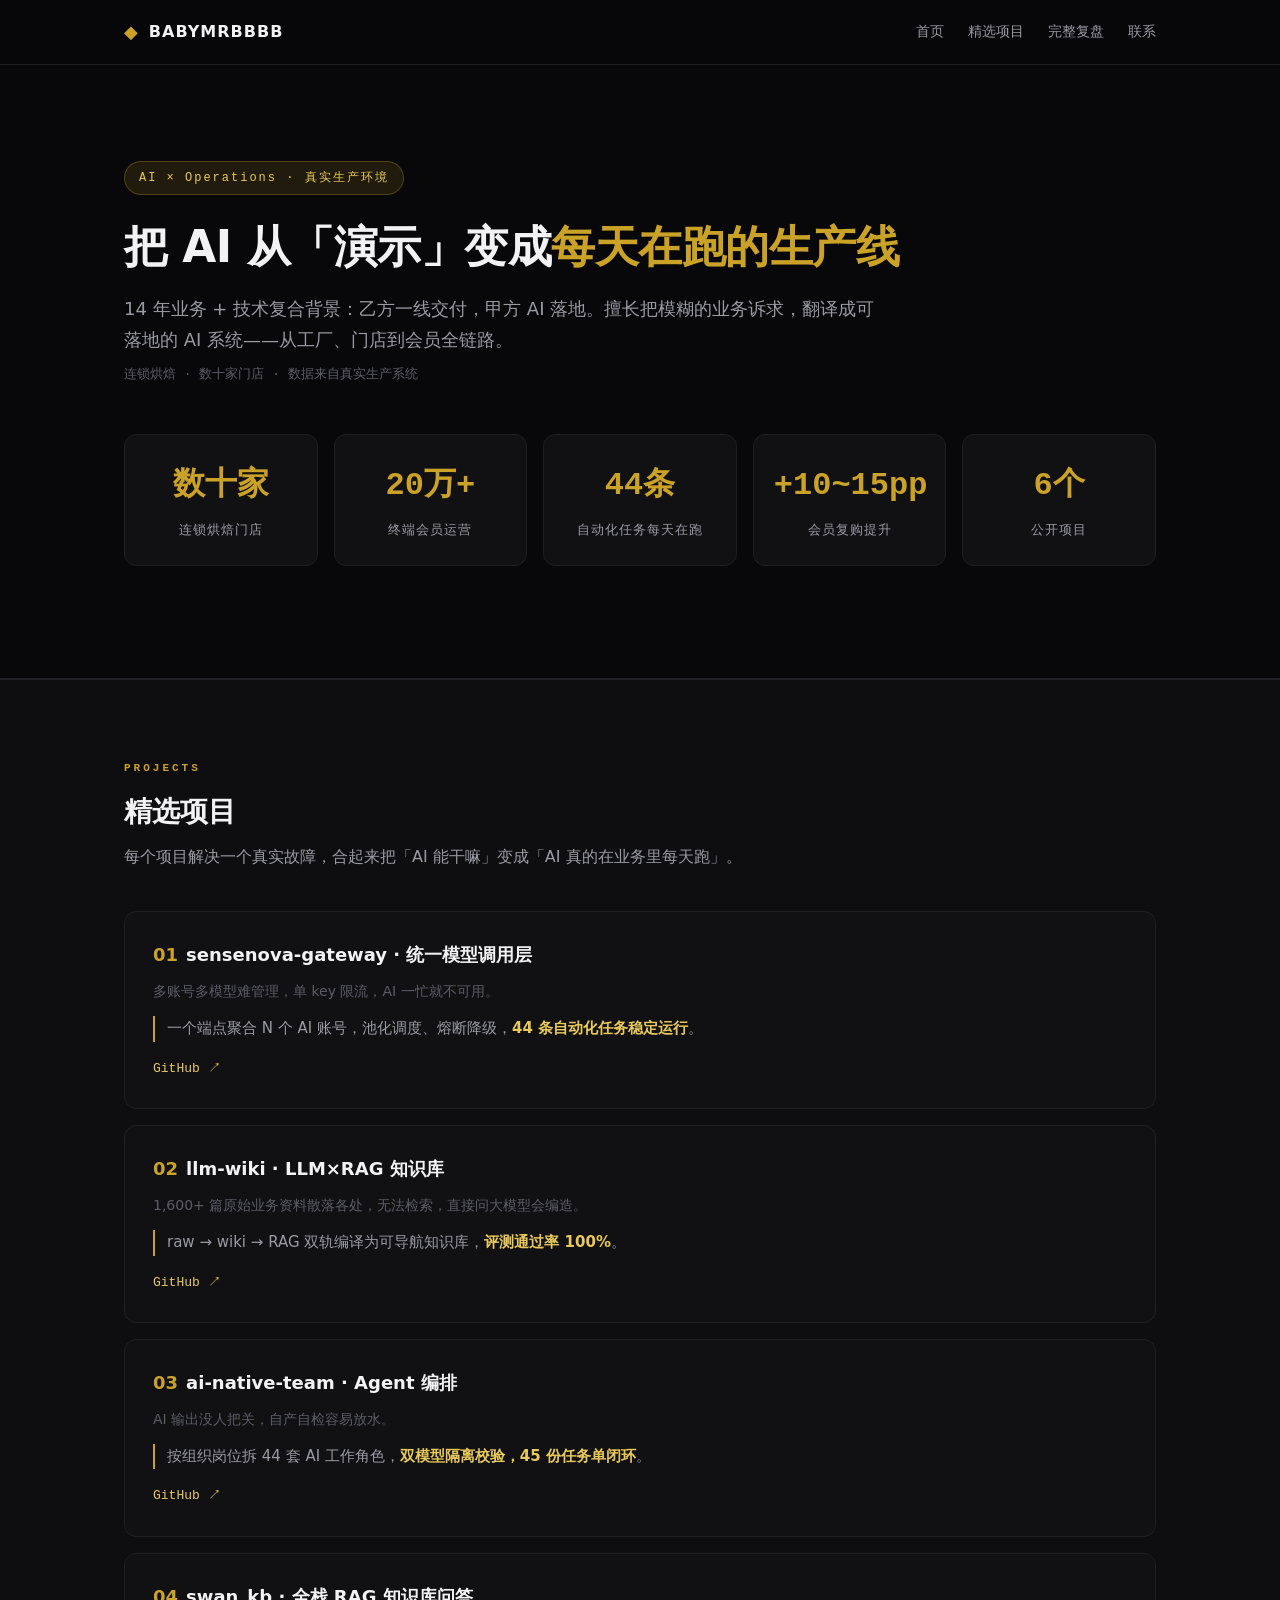
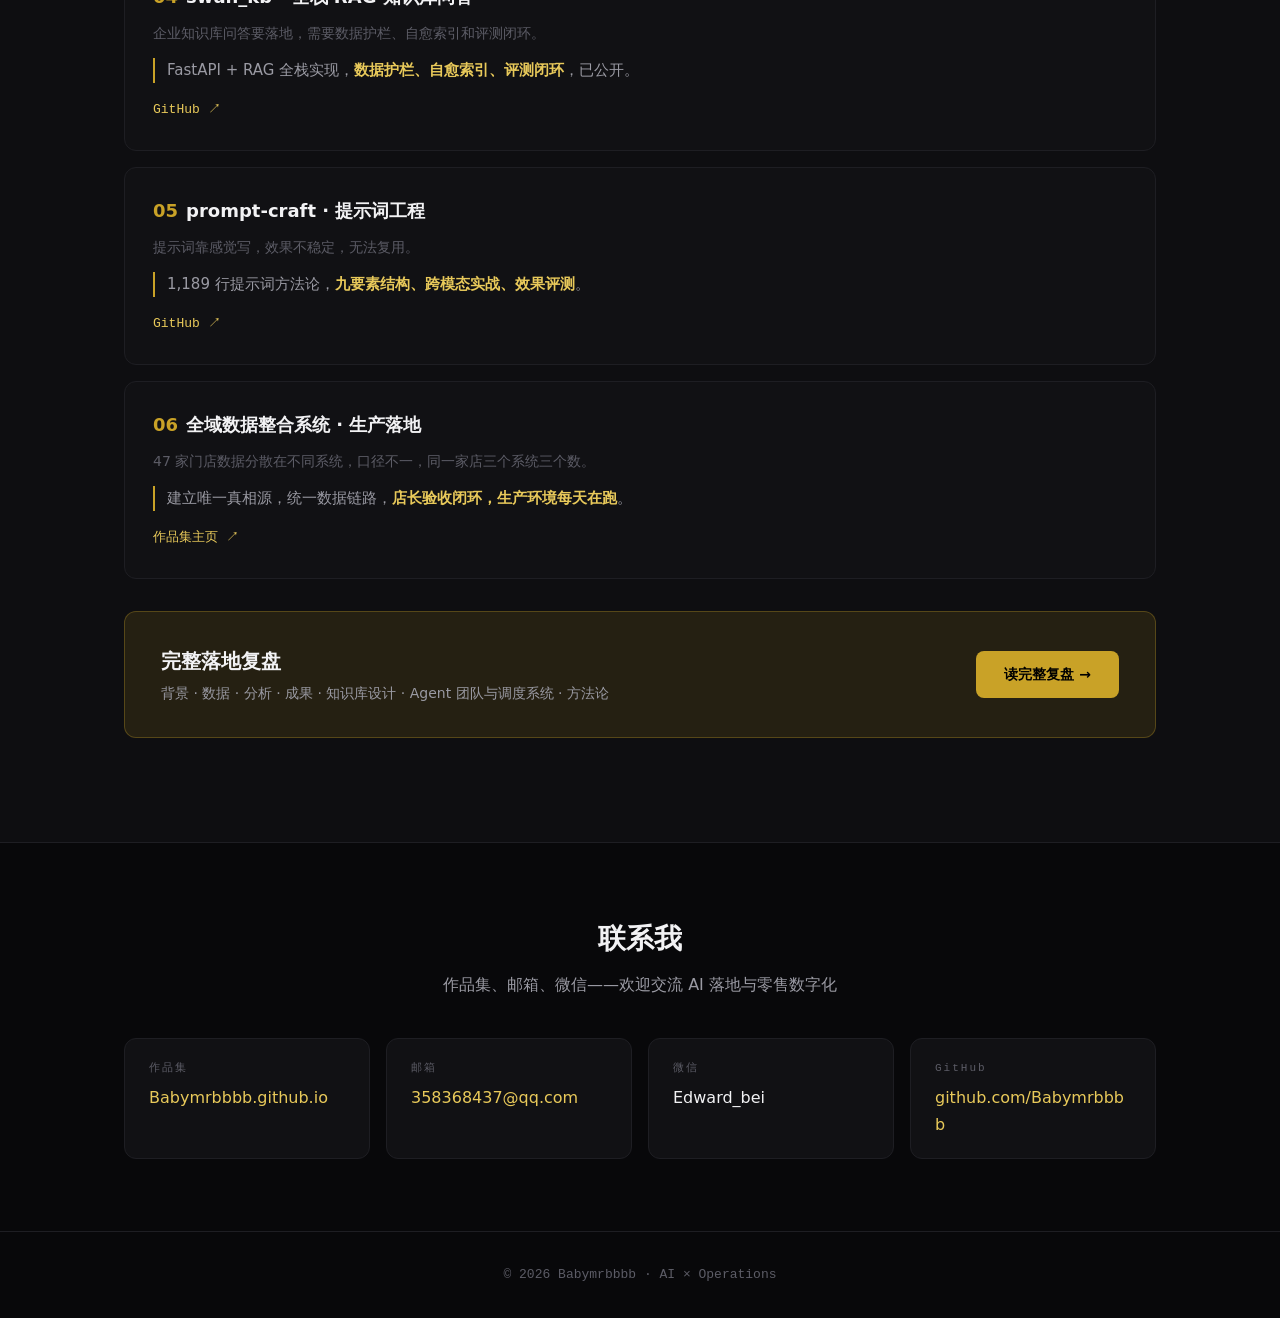
==== index.html @ 8c3a58c8 "feat: unify public project count to 6 (match resume), add swan_kb/prompt-craft/domain-data-system pr" ====
<!DOCTYPE html>
<html lang="zh-CN">
<head>
<meta charset="UTF-8">
<meta name="viewport" content="width=device-width, initial-scale=1.0">
<title>Babymrbbbb · AI × Operations</title>
<link rel="icon" href="data:image/svg+xml,<svg xmlns='http://www.w3.org/2000/svg' viewBox='0 0 100 100'><text y='.9em' font-size='90' fill='%23c9a227'>◆</text></svg>">
<style>
:root{
  --bg:#08080a; --bg2:#0e0e11; --card:#111114; --line:#1e1e23;
  --gold:#c9a227; --gold-l:#e8c95a; --gold-dim:rgba(201,162,39,.12);
  --t1:#f2f2f4; --t2:#9a9aa3; --t3:#5c5c66;
}
*{margin:0;padding:0;box-sizing:border-box}
html{scroll-behavior:smooth}
body{
  background:var(--bg); color:var(--t1);
  font-family:'Segoe UI','Microsoft YaHei',system-ui,-apple-system,sans-serif;
  line-height:1.7; -webkit-font-smoothing:antialiased;
}
::selection{background:var(--gold); color:#000}
a{color:var(--gold-l); text-decoration:none}
a:hover{color:var(--gold)}
.mono{font-family:Consolas,'JetBrains Mono',monospace}
.container{max-width:1080px; margin:0 auto; padding:0 24px}

/* ===== 导航 ===== */
header{
  position:sticky; top:0; z-index:100;
  background:rgba(8,8,10,.85); backdrop-filter:blur(12px);
  border-bottom:1px solid var(--line);
}
nav{display:flex; align-items:center; justify-content:space-between; height:64px}
.brand{display:flex; align-items:center; gap:10px; font-weight:800; letter-spacing:1px}
.brand i{color:var(--gold); font-style:normal; font-size:18px}
.navlinks{display:flex; gap:24px}
.navlinks a{color:var(--t2); font-size:14px; transition:color .2s}
.navlinks a:hover{color:var(--gold-l)}

/* ===== Hero ===== */
.hero{padding:96px 0 64px; border-bottom:1px solid var(--line)}
.eyebrow{
  display:inline-block; padding:6px 14px; border-radius:100px;
  background:var(--gold-dim); border:1px solid rgba(201,162,39,.3);
  color:var(--gold-l); font-size:12px; letter-spacing:2px; margin-bottom:24px;
}
.hero h1{font-size:44px; line-height:1.25; font-weight:900; letter-spacing:-.5px}
.hero h1 em{color:var(--gold); font-style:normal}
.lede{font-size:18px; color:var(--t2); max-width:760px; margin:20px 0 8px}
.lede-sub{font-size:13px; color:var(--t3); margin-top:8px}

/* ===== 数字区 ===== */
.metrics{
  display:grid; grid-template-columns:repeat(auto-fit,minmax(160px,1fr));
  gap:16px; margin:48px 0;
}
.metric{
  background:var(--card); border:1px solid var(--line); border-radius:12px;
  padding:24px 20px; text-align:center; transition:border-color .2s, transform .2s;
}
.metric:hover{border-color:var(--gold); transform:translateY(-2px)}
.metric .n{font-size:32px; font-weight:800; color:var(--gold); font-family:Consolas,'JetBrains Mono',monospace}
.metric .l{font-size:13px; color:var(--t2); margin-top:6px; letter-spacing:1px}

/* ===== 区块通用 ===== */
section{padding:72px 0}
.sec-head{margin-bottom:40px}
.sec-tag{display:inline-block; font-size:11px; font-weight:700; letter-spacing:3px; color:var(--gold); margin-bottom:10px; font-family:Consolas,'JetBrains Mono',monospace}
.sec-head h2{font-size:28px; font-weight:800}
.sec-head p{color:var(--t2); max-width:720px; margin-top:8px}

/* ===== 精选项目 ===== */
.projects{background:var(--bg2); border-top:1px solid var(--line); border-bottom:1px solid var(--line)}
.project-card{
  display:flex; flex-direction:column; gap:4px;
  background:var(--card); border:1px solid var(--line); border-radius:12px;
  padding:28px; margin-bottom:16px; transition:border-color .2s, transform .2s;
}
.project-card:hover{border-color:var(--gold); transform:translateY(-2px)}
.project-card h3{font-size:18px; color:var(--t1)}
.project-card h3 span{color:var(--gold); margin-right:8px}
.project-card .problem{font-size:14px; color:var(--t3); margin-top:6px}
.project-card .result{font-size:15px; color:var(--t2); margin-top:8px; padding-left:12px; border-left:2px solid var(--gold)}
.project-card .result strong{color:var(--gold-l)}
.project-links{margin-top:12px; font-size:13px}
.project-links a{margin-right:16px}

/* ===== 长文入口 ===== */
.playbook{
  display:flex; align-items:center; justify-content:space-between; gap:24px;
  background:var(--gold-dim); border:1px solid rgba(201,162,39,.3); border-radius:12px;
  padding:32px 36px; margin:32px 0; flex-wrap:wrap;
}
.playbook h3{font-size:20px; color:var(--t1)}
.playbook p{color:var(--t2); font-size:14px; margin-top:4px}
.playbook .btn{
  display:inline-block; padding:12px 28px; border-radius:8px;
  background:var(--gold); color:#000; font-weight:700; font-size:14px;
  transition:background .2s; white-space:nowrap;
}
.playbook .btn:hover{background:var(--gold-l); color:#000}

/* ===== 联系 ===== */
.contact{text-align:center}
.contact h2{font-size:28px; font-weight:800}
.contact .sub{color:var(--t2); margin-top:8px}
.contact-grid{
  display:grid; grid-template-columns:repeat(auto-fit,minmax(220px,1fr));
  gap:16px; margin-top:40px; text-align:left;
}
.contact-item{
  background:var(--card); border:1px solid var(--line); border-radius:12px;
  padding:20px 24px; transition:border-color .2s;
}
.contact-item:hover{border-color:var(--gold)}
.contact-item .label{font-size:11px; letter-spacing:2px; color:var(--t3); margin-bottom:6px; font-family:Consolas,'JetBrains Mono',monospace}
.contact-item .value{font-size:16px; color:var(--t1); word-break:break-all}
.contact-item .value a{color:var(--gold-l)}

/* ===== 页脚 ===== */
footer{border-top:1px solid var(--line); padding:32px 0; text-align:center; color:var(--t3); font-size:13px}

/* ===== 响应式 ===== */
@media (max-width:768px){
  .hero h1{font-size:32px}
  .navlinks{gap:14px; overflow-x:auto}
  .navlinks a{font-size:13px}
  .hero{padding:64px 0 40px}
  .metrics{grid-template-columns:repeat(2,1fr)}
}
</style>
</head>
<body>

<!-- 导航 -->
<header>
  <nav class="container">
    <div class="brand"><i>◆</i> BABYMRBBBB</div>
    <div class="navlinks">
      <a href="#home">首页</a>
      <a href="#projects">精选项目</a>
      <a href="article.html">完整复盘</a>
      <a href="#contact">联系</a>
    </div>
  </nav>
</header>

<!-- Hero -->
<section id="home" class="hero">
  <div class="container">
    <div class="eyebrow mono">AI × Operations · 真实生产环境</div>
    <h1>把 AI 从「演示」变成<em>每天在跑的生产线</em></h1>
    <p class="lede">14 年业务 + 技术复合背景：乙方一线交付，甲方 AI 落地。擅长把模糊的业务诉求，翻译成可落地的 AI 系统——从工厂、门店到会员全链路。</p>
    <p class="lede-sub mono">连锁烘焙 · 数十家门店 · 数据来自真实生产系统</p>

    <!-- 数字区 -->
    <div class="metrics">
      <div class="metric"><div class="n">数十家</div><div class="l">连锁烘焙门店</div></div>
      <div class="metric"><div class="n">20万+</div><div class="l">终端会员运营</div></div>
      <div class="metric"><div class="n">44条</div><div class="l">自动化任务每天在跑</div></div>
      <div class="metric"><div class="n">+10~15pp</div><div class="l">会员复购提升</div></div>
      <div class="metric"><div class="n">6个</div><div class="l">公开项目</div></div>
    </div>
  </div>
</section>

<!-- 精选项目 -->
<section id="projects" class="projects">
  <div class="container">
    <div class="sec-head">
      <span class="sec-tag">PROJECTS</span>
      <h2>精选项目</h2>
      <p>每个项目解决一个真实故障，合起来把「AI 能干嘛」变成「AI 真的在业务里每天跑」。</p>
    </div>

    <div class="project-card">
      <h3><span>01</span>sensenova-gateway · 统一模型调用层</h3>
      <p class="problem">多账号多模型难管理，单 key 限流，AI 一忙就不可用。</p>
      <p class="result">一个端点聚合 N 个 AI 账号，池化调度、熔断降级，<strong>44 条自动化任务稳定运行</strong>。</p>
      <div class="project-links mono"><a href="https://github.com/Babymrbbbb/sensenova-gateway" target="_blank">GitHub ↗</a></div>
    </div>

    <div class="project-card">
      <h3><span>02</span>llm-wiki · LLM×RAG 知识库</h3>
      <p class="problem">1,600+ 篇原始业务资料散落各处，无法检索，直接问大模型会编造。</p>
      <p class="result">raw → wiki → RAG 双轨编译为可导航知识库，<strong>评测通过率 100%</strong>。</p>
      <div class="project-links mono"><a href="https://github.com/Babymrbbbb/llm-wiki" target="_blank">GitHub ↗</a></div>
    </div>

    <div class="project-card">
      <h3><span>03</span>ai-native-team · Agent 编排</h3>
      <p class="problem">AI 输出没人把关，自产自检容易放水。</p>
      <p class="result">按组织岗位拆 44 套 AI 工作角色，<strong>双模型隔离校验，45 份任务单闭环</strong>。</p>
      <div class="project-links mono"><a href="https://github.com/Babymrbbbb/ai-native-team" target="_blank">GitHub ↗</a></div>
    </div>

    <div class="project-card">
      <h3><span>04</span>swan_kb · 全栈 RAG 知识库问答</h3>
      <p class="problem">企业知识库问答要落地，需要数据护栏、自愈索引和评测闭环。</p>
      <p class="result">FastAPI + RAG 全栈实现，<strong>数据护栏、自愈索引、评测闭环</strong>，已公开。</p>
      <div class="project-links mono"><a href="https://github.com/Babymrbbbb/swan_kb" target="_blank">GitHub ↗</a></div>
    </div>

    <div class="project-card">
      <h3><span>05</span>prompt-craft · 提示词工程</h3>
      <p class="problem">提示词靠感觉写，效果不稳定，无法复用。</p>
      <p class="result">1,189 行提示词方法论，<strong>九要素结构、跨模态实战、效果评测</strong>。</p>
      <div class="project-links mono"><a href="https://github.com/Babymrbbbb/prompt-craft" target="_blank">GitHub ↗</a></div>
    </div>

    <div class="project-card">
      <h3><span>06</span>全域数据整合系统 · 生产落地</h3>
      <p class="problem">47 家门店数据分散在不同系统，口径不一，同一家店三个系统三个数。</p>
      <p class="result">建立唯一真相源，统一数据链路，<strong>店长验收闭环，生产环境每天在跑</strong>。</p>
      <div class="project-links mono"><a href="https://github.com/Babymrbbbb" target="_blank">作品集主页 ↗</a></div>
    </div>

    <!-- 完整复盘入口 -->
    <div class="playbook">
      <div>
        <h3>完整落地复盘</h3>
        <p>背景 · 数据 · 分析 · 成果 · 知识库设计 · Agent 团队与调度系统 · 方法论</p>
      </div>
      <a class="btn" href="article.html">读完整复盘 →</a>
    </div>
  </div>
</section>

<!-- 联系 -->
<section id="contact" class="contact">
  <div class="container">
    <h2>联系我</h2>
    <p class="sub">作品集、邮箱、微信——欢迎交流 AI 落地与零售数字化</p>
    <div class="contact-grid">
      <div class="contact-item">
        <div class="label">作品集</div>
        <div class="value"><a href="https://Babymrbbbb.github.io">Babymrbbbb.github.io</a></div>
      </div>
      <div class="contact-item">
        <div class="label">邮箱</div>
        <div class="value"><a href="mailto:358368437@qq.com">358368437@qq.com</a></div>
      </div>
      <div class="contact-item">
        <div class="label">微信</div>
        <div class="value">Edward_bei</div>
      </div>
      <div class="contact-item">
        <div class="label">GitHub</div>
        <div class="value"><a href="https://github.com/Babymrbbbb" target="_blank">github.com/Babymrbbbb</a></div>
      </div>
    </div>
  </div>
</section>

<footer>
  <div class="container mono">© 2026 Babymrbbbb · AI × Operations</div>
</footer>

</body>
</html>
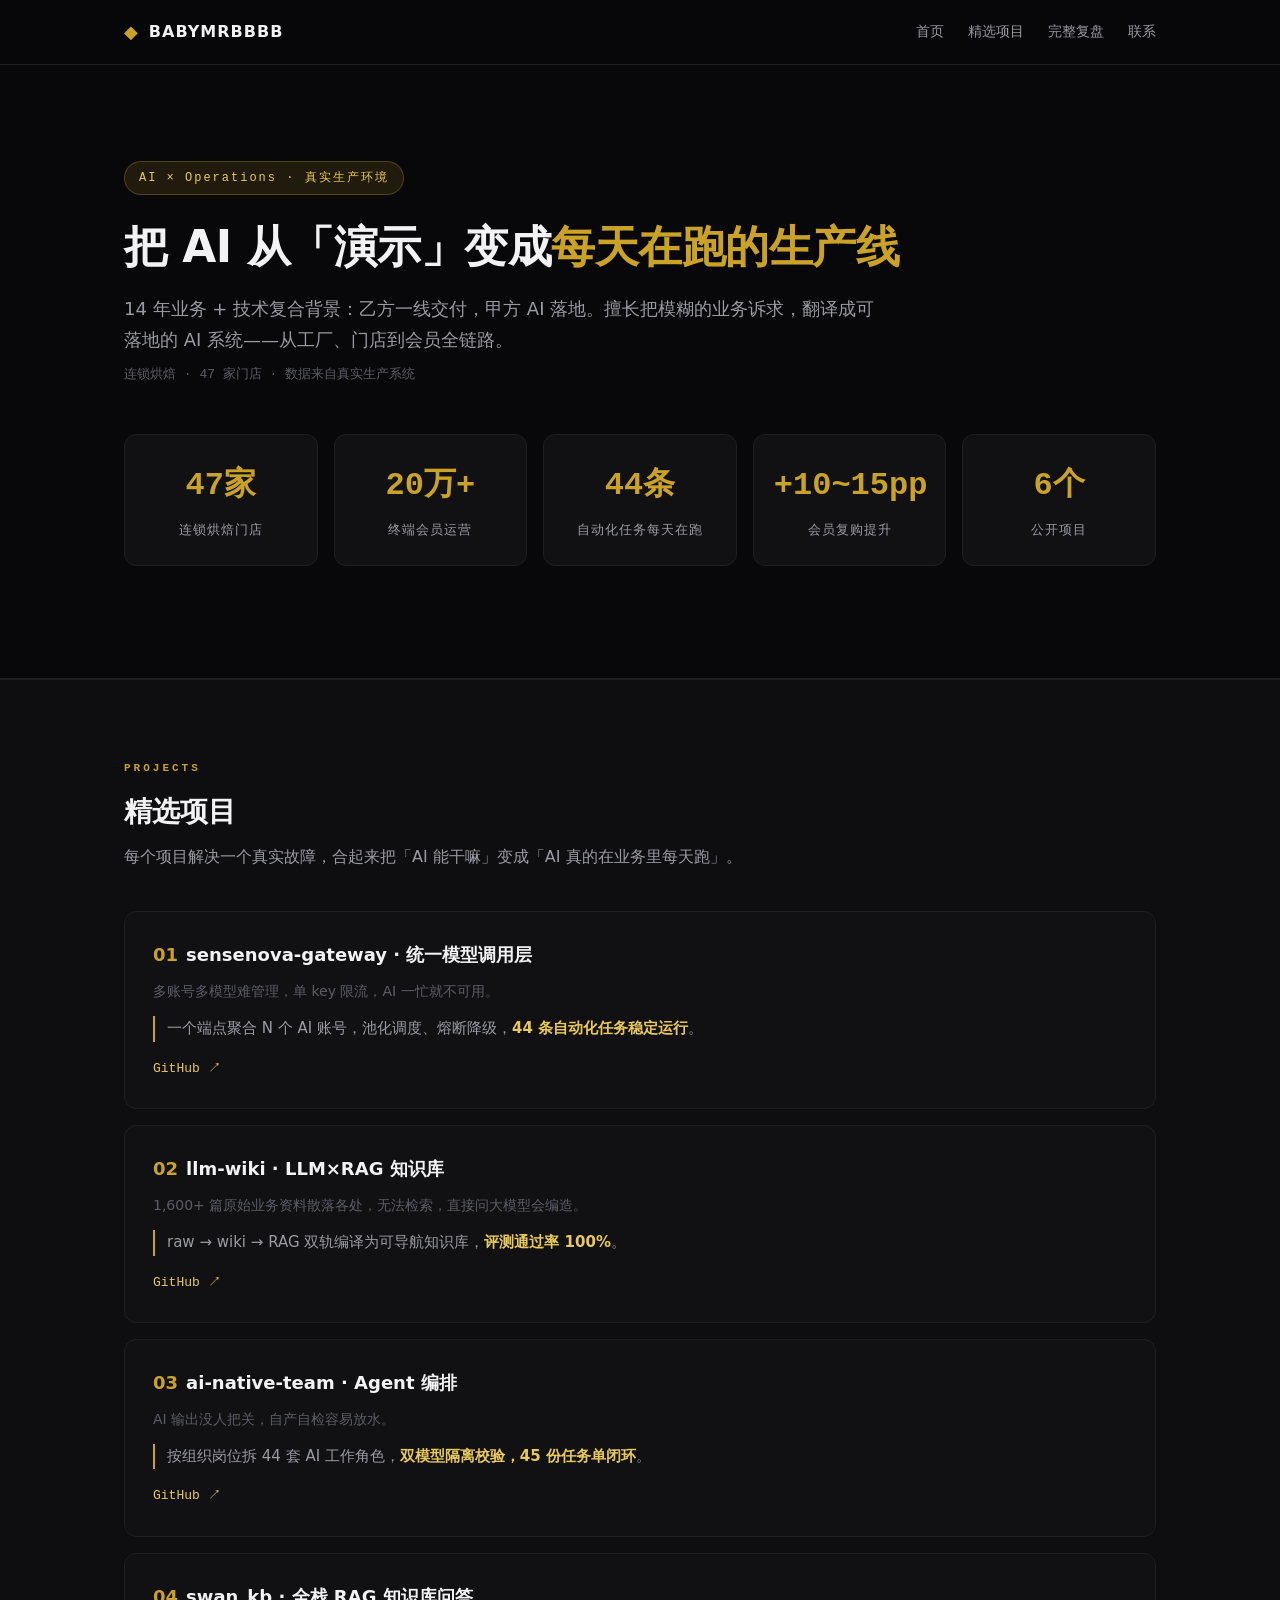
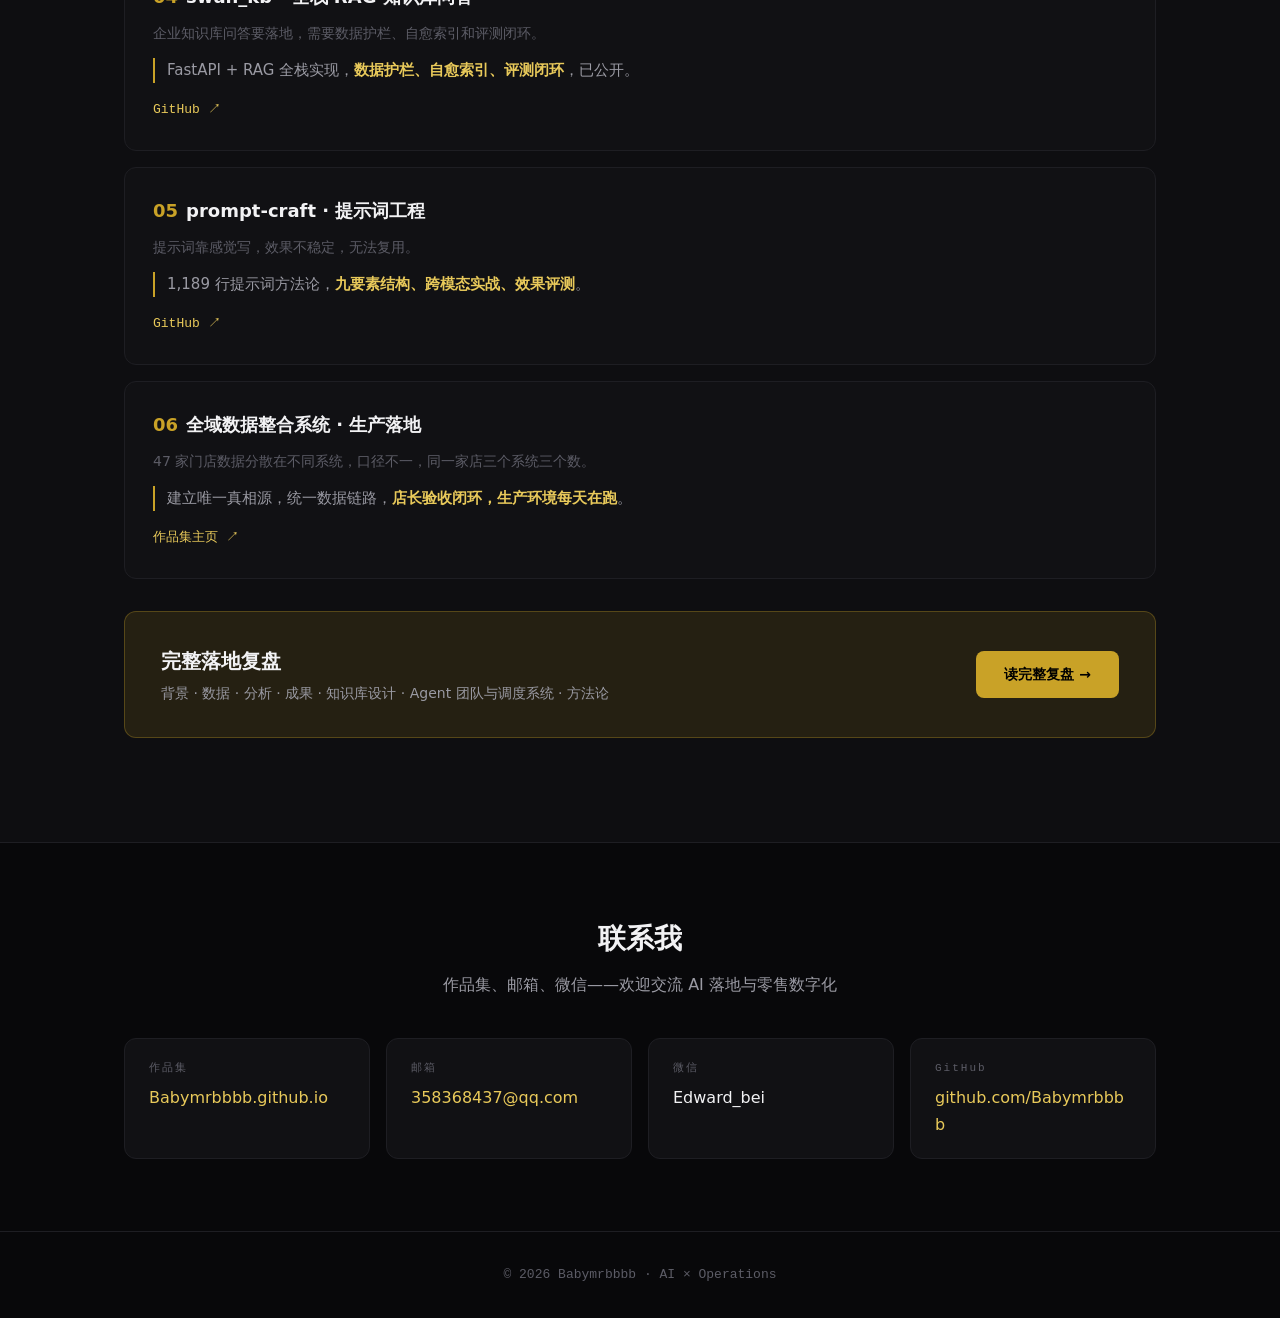
==== commit 5023148e: "feat: unify store count to 47 (match profile/resume)" ====
--- a/index.html
+++ b/index.html
@@ -151,11 +151,11 @@
     <div class="eyebrow mono">AI × Operations · 真实生产环境</div>
     <h1>把 AI 从「演示」变成<em>每天在跑的生产线</em></h1>
     <p class="lede">14 年业务 + 技术复合背景：乙方一线交付，甲方 AI 落地。擅长把模糊的业务诉求，翻译成可落地的 AI 系统——从工厂、门店到会员全链路。</p>
-    <p class="lede-sub mono">连锁烘焙 · 数十家门店 · 数据来自真实生产系统</p>
+    <p class="lede-sub mono">连锁烘焙 · 47 家门店 · 数据来自真实生产系统</p>
 
     <!-- 数字区 -->
     <div class="metrics">
-      <div class="metric"><div class="n">数十家</div><div class="l">连锁烘焙门店</div></div>
+      <div class="metric"><div class="n">47家</div><div class="l">连锁烘焙门店</div></div>
       <div class="metric"><div class="n">20万+</div><div class="l">终端会员运营</div></div>
       <div class="metric"><div class="n">44条</div><div class="l">自动化任务每天在跑</div></div>
       <div class="metric"><div class="n">+10~15pp</div><div class="l">会员复购提升</div></div>
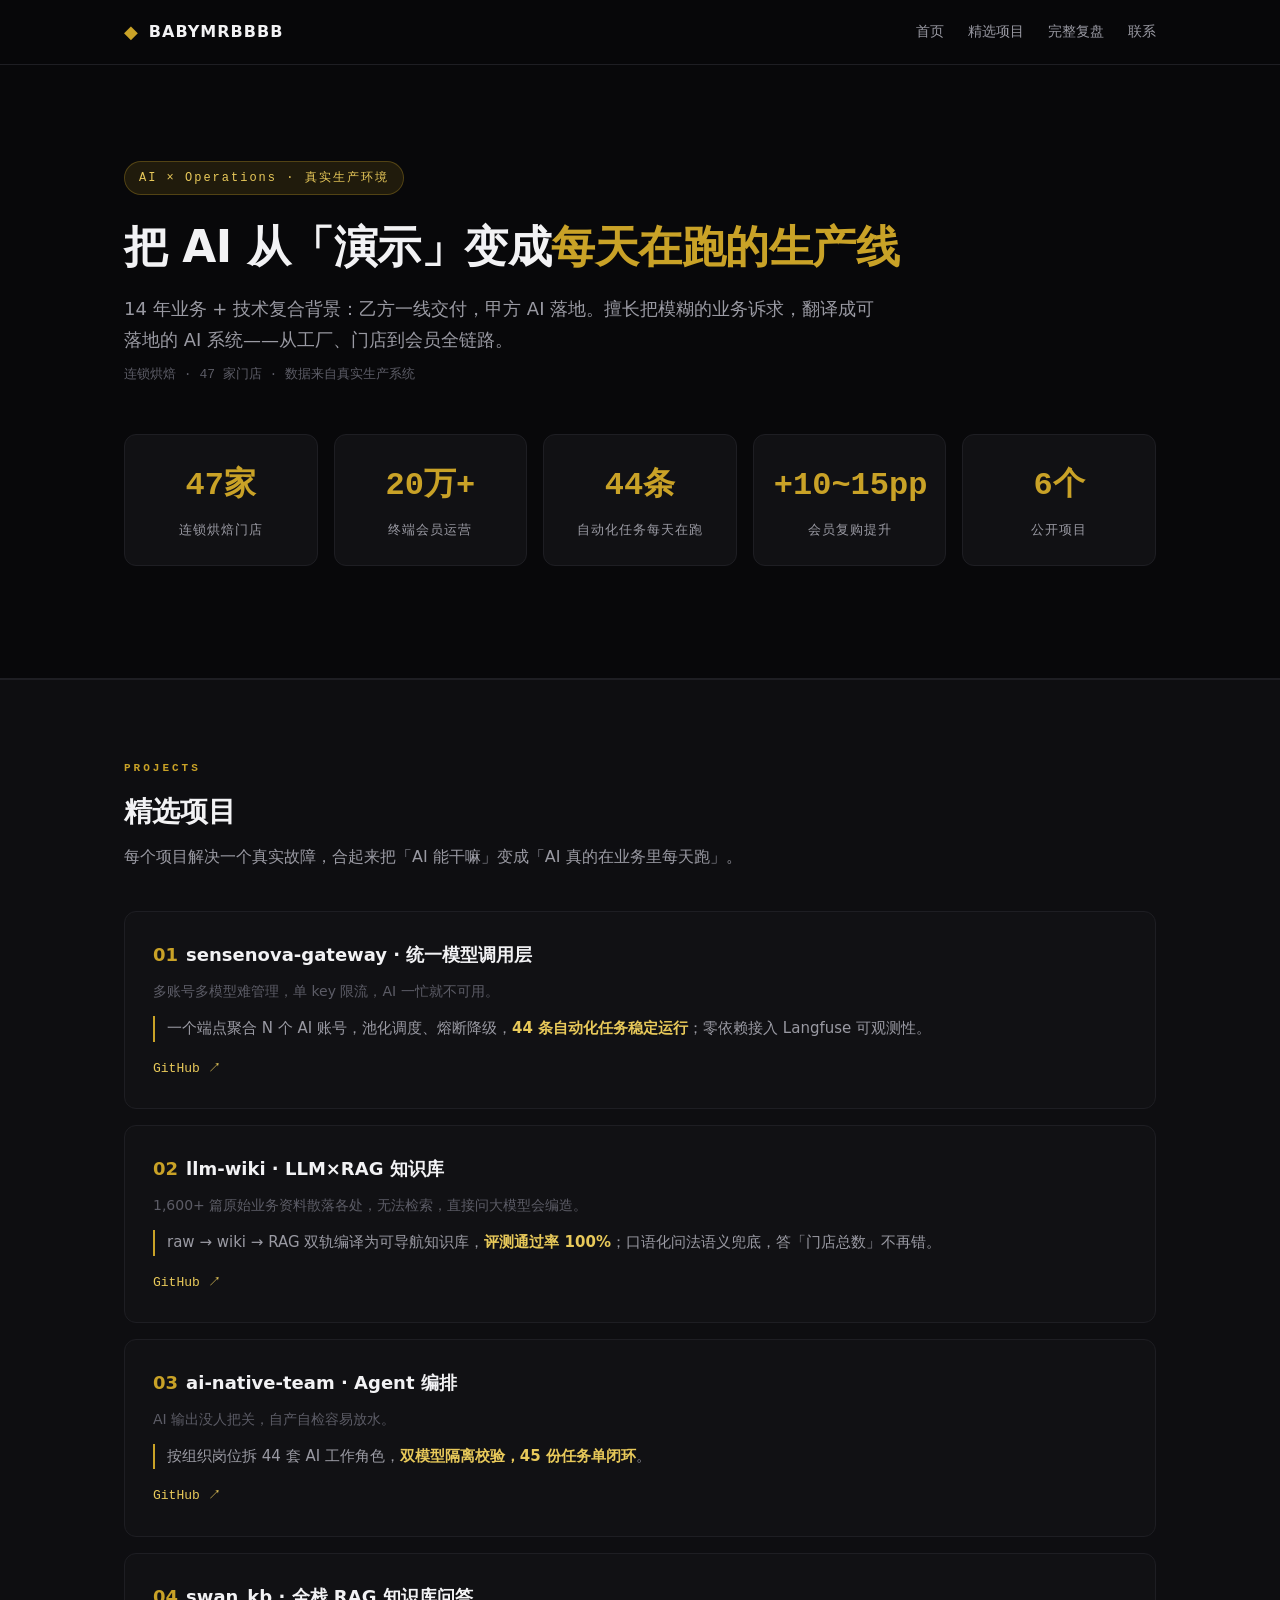
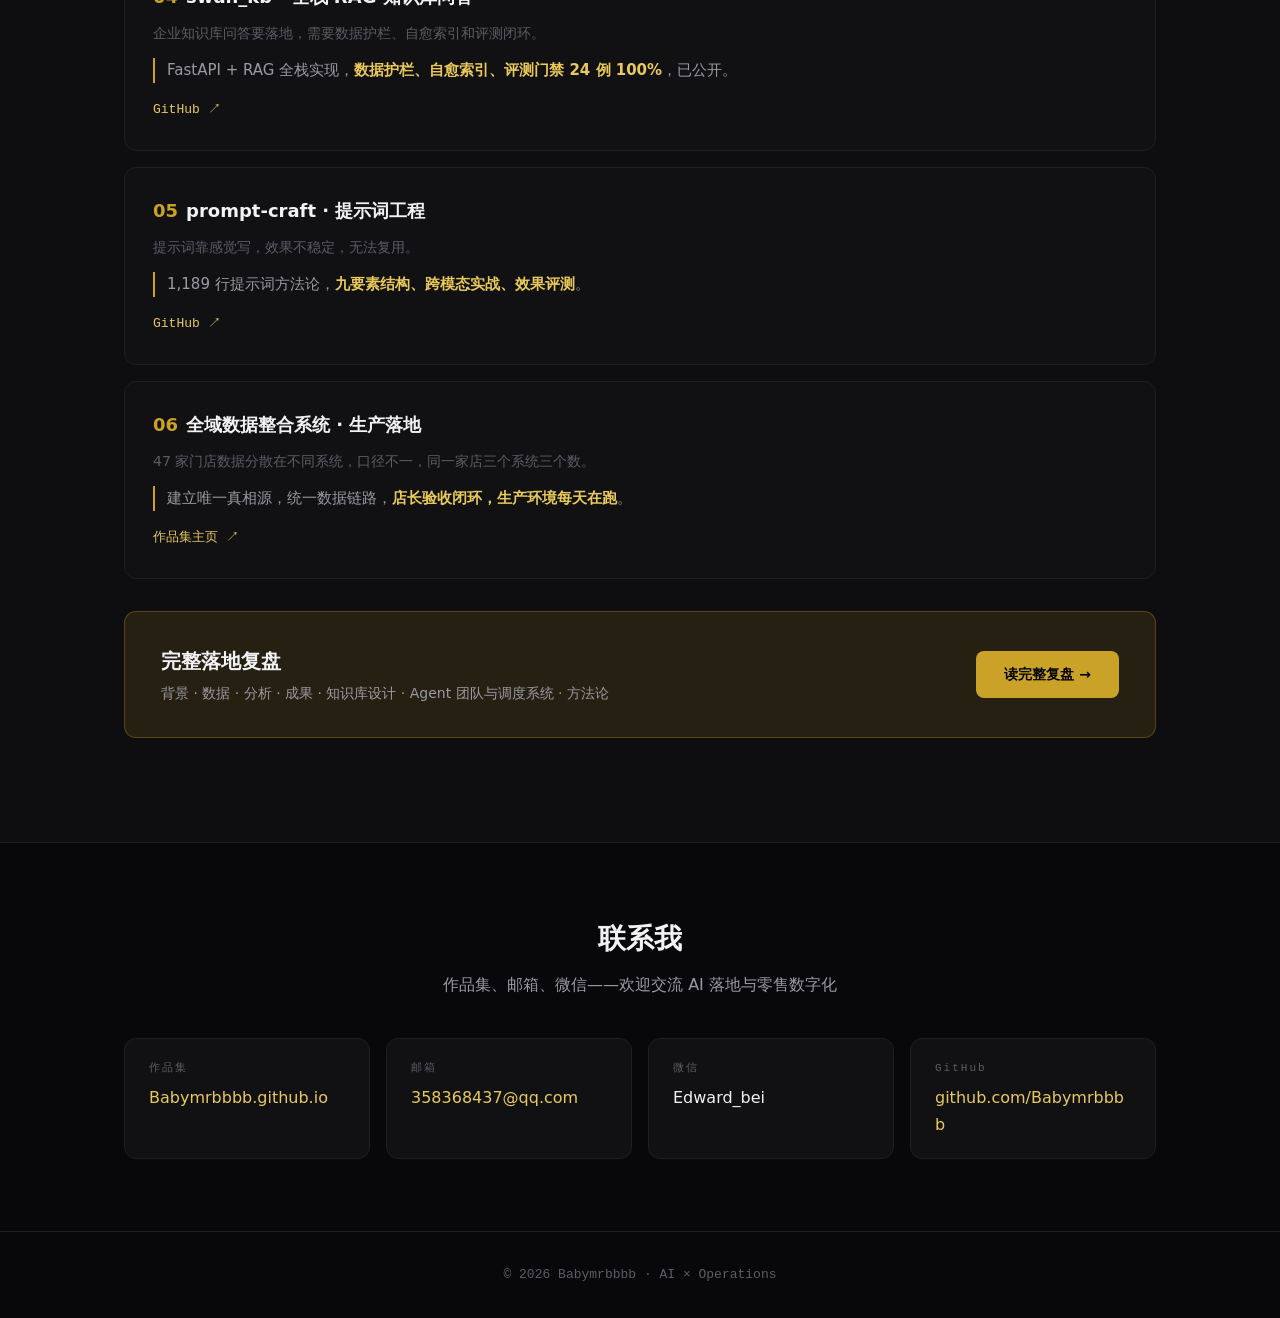
==== commit 72f031cd: "feat: reflect latest technical achievements - Langfuse observability, eval gate 24/100, colloquial q" ====
--- a/index.html
+++ b/index.html
@@ -176,14 +176,14 @@
     <div class="project-card">
       <h3><span>01</span>sensenova-gateway · 统一模型调用层</h3>
       <p class="problem">多账号多模型难管理，单 key 限流，AI 一忙就不可用。</p>
-      <p class="result">一个端点聚合 N 个 AI 账号，池化调度、熔断降级，<strong>44 条自动化任务稳定运行</strong>。</p>
+      <p class="result">一个端点聚合 N 个 AI 账号，池化调度、熔断降级，<strong>44 条自动化任务稳定运行</strong>；零依赖接入 Langfuse 可观测性。</p>
       <div class="project-links mono"><a href="https://github.com/Babymrbbbb/sensenova-gateway" target="_blank">GitHub ↗</a></div>
     </div>
 
     <div class="project-card">
       <h3><span>02</span>llm-wiki · LLM×RAG 知识库</h3>
       <p class="problem">1,600+ 篇原始业务资料散落各处，无法检索，直接问大模型会编造。</p>
-      <p class="result">raw → wiki → RAG 双轨编译为可导航知识库，<strong>评测通过率 100%</strong>。</p>
+      <p class="result">raw → wiki → RAG 双轨编译为可导航知识库，<strong>评测通过率 100%</strong>；口语化问法语义兜底，答「门店总数」不再错。</p>
       <div class="project-links mono"><a href="https://github.com/Babymrbbbb/llm-wiki" target="_blank">GitHub ↗</a></div>
     </div>
 
@@ -197,7 +197,7 @@
     <div class="project-card">
       <h3><span>04</span>swan_kb · 全栈 RAG 知识库问答</h3>
       <p class="problem">企业知识库问答要落地，需要数据护栏、自愈索引和评测闭环。</p>
-      <p class="result">FastAPI + RAG 全栈实现，<strong>数据护栏、自愈索引、评测闭环</strong>，已公开。</p>
+      <p class="result">FastAPI + RAG 全栈实现，<strong>数据护栏、自愈索引、评测门禁 24 例 100%</strong>，已公开。</p>
       <div class="project-links mono"><a href="https://github.com/Babymrbbbb/swan_kb" target="_blank">GitHub ↗</a></div>
     </div>
 
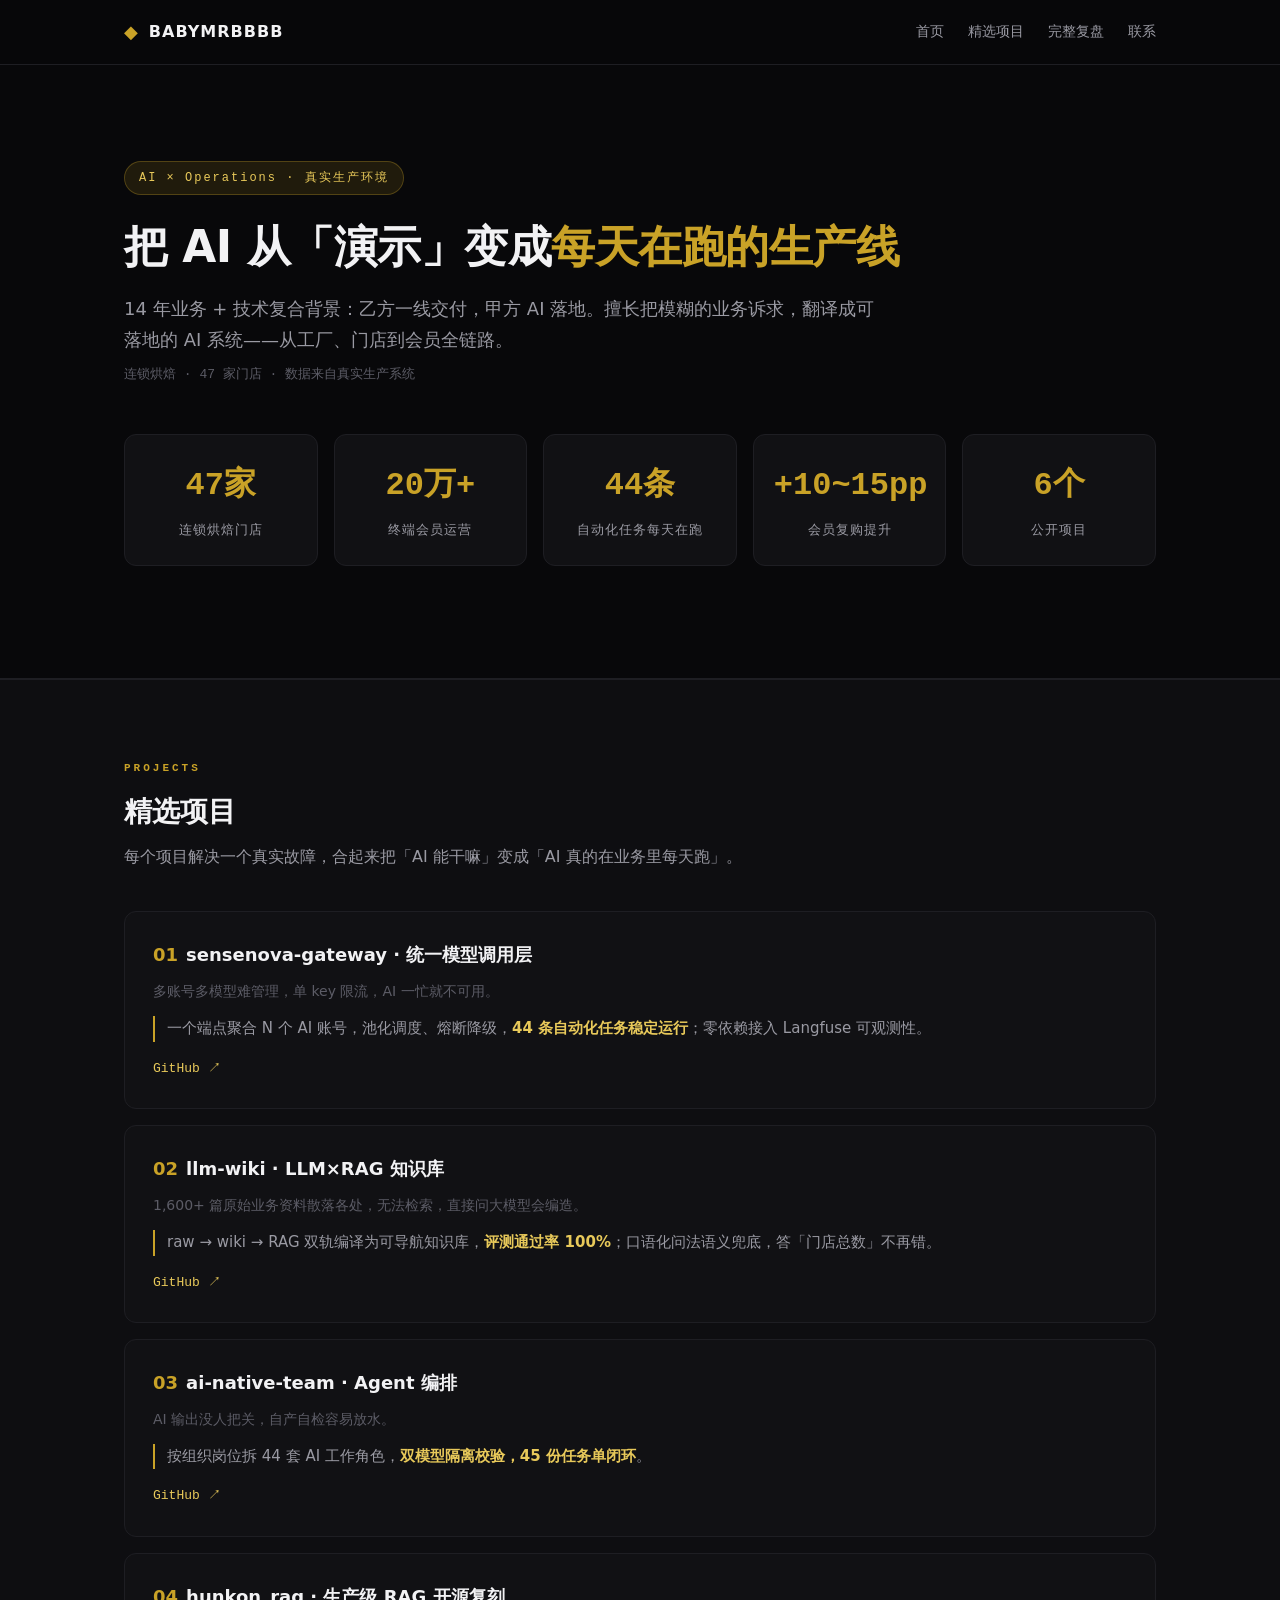
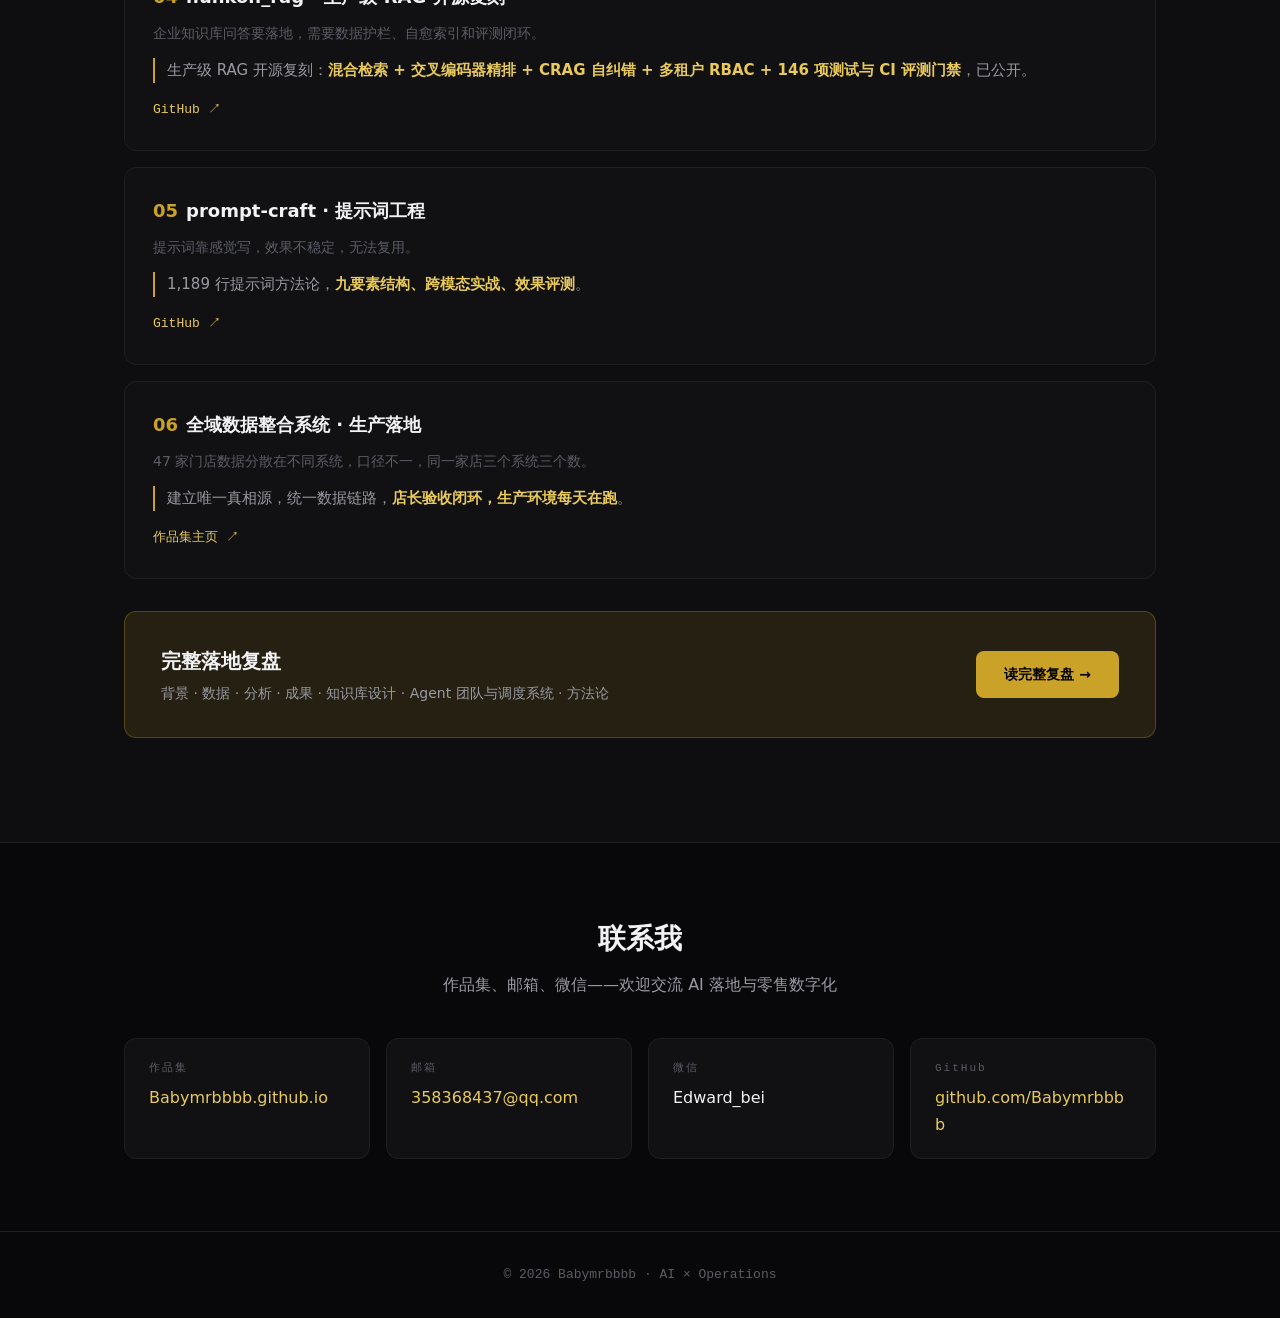
==== commit 9622b525: "update: 项目卡 swan_kb → hunkon_rag，补充生产级 RAG 最新能力 - 项目名：swan_kb → hunkon_rag（GitHub 仓库已改名） - 能力描述：混合检索" ====
--- a/index.html
+++ b/index.html
@@ -195,10 +195,10 @@
     </div>
 
     <div class="project-card">
-      <h3><span>04</span>swan_kb · 全栈 RAG 知识库问答</h3>
+      <h3><span>04</span>hunkon_rag · 生产级 RAG 开源复刻</h3>
       <p class="problem">企业知识库问答要落地，需要数据护栏、自愈索引和评测闭环。</p>
-      <p class="result">FastAPI + RAG 全栈实现，<strong>数据护栏、自愈索引、评测门禁 24 例 100%</strong>，已公开。</p>
-      <div class="project-links mono"><a href="https://github.com/Babymrbbbb/swan_kb" target="_blank">GitHub ↗</a></div>
+      <p class="result">生产级 RAG 开源复刻：<strong>混合检索 + 交叉编码器精排 + CRAG 自纠错 + 多租户 RBAC + 146 项测试与 CI 评测门禁</strong>，已公开。</p>
+      <div class="project-links mono"><a href="https://github.com/Babymrbbbb/hunkon_rag" target="_blank">GitHub ↗</a></div>
     </div>
 
     <div class="project-card">
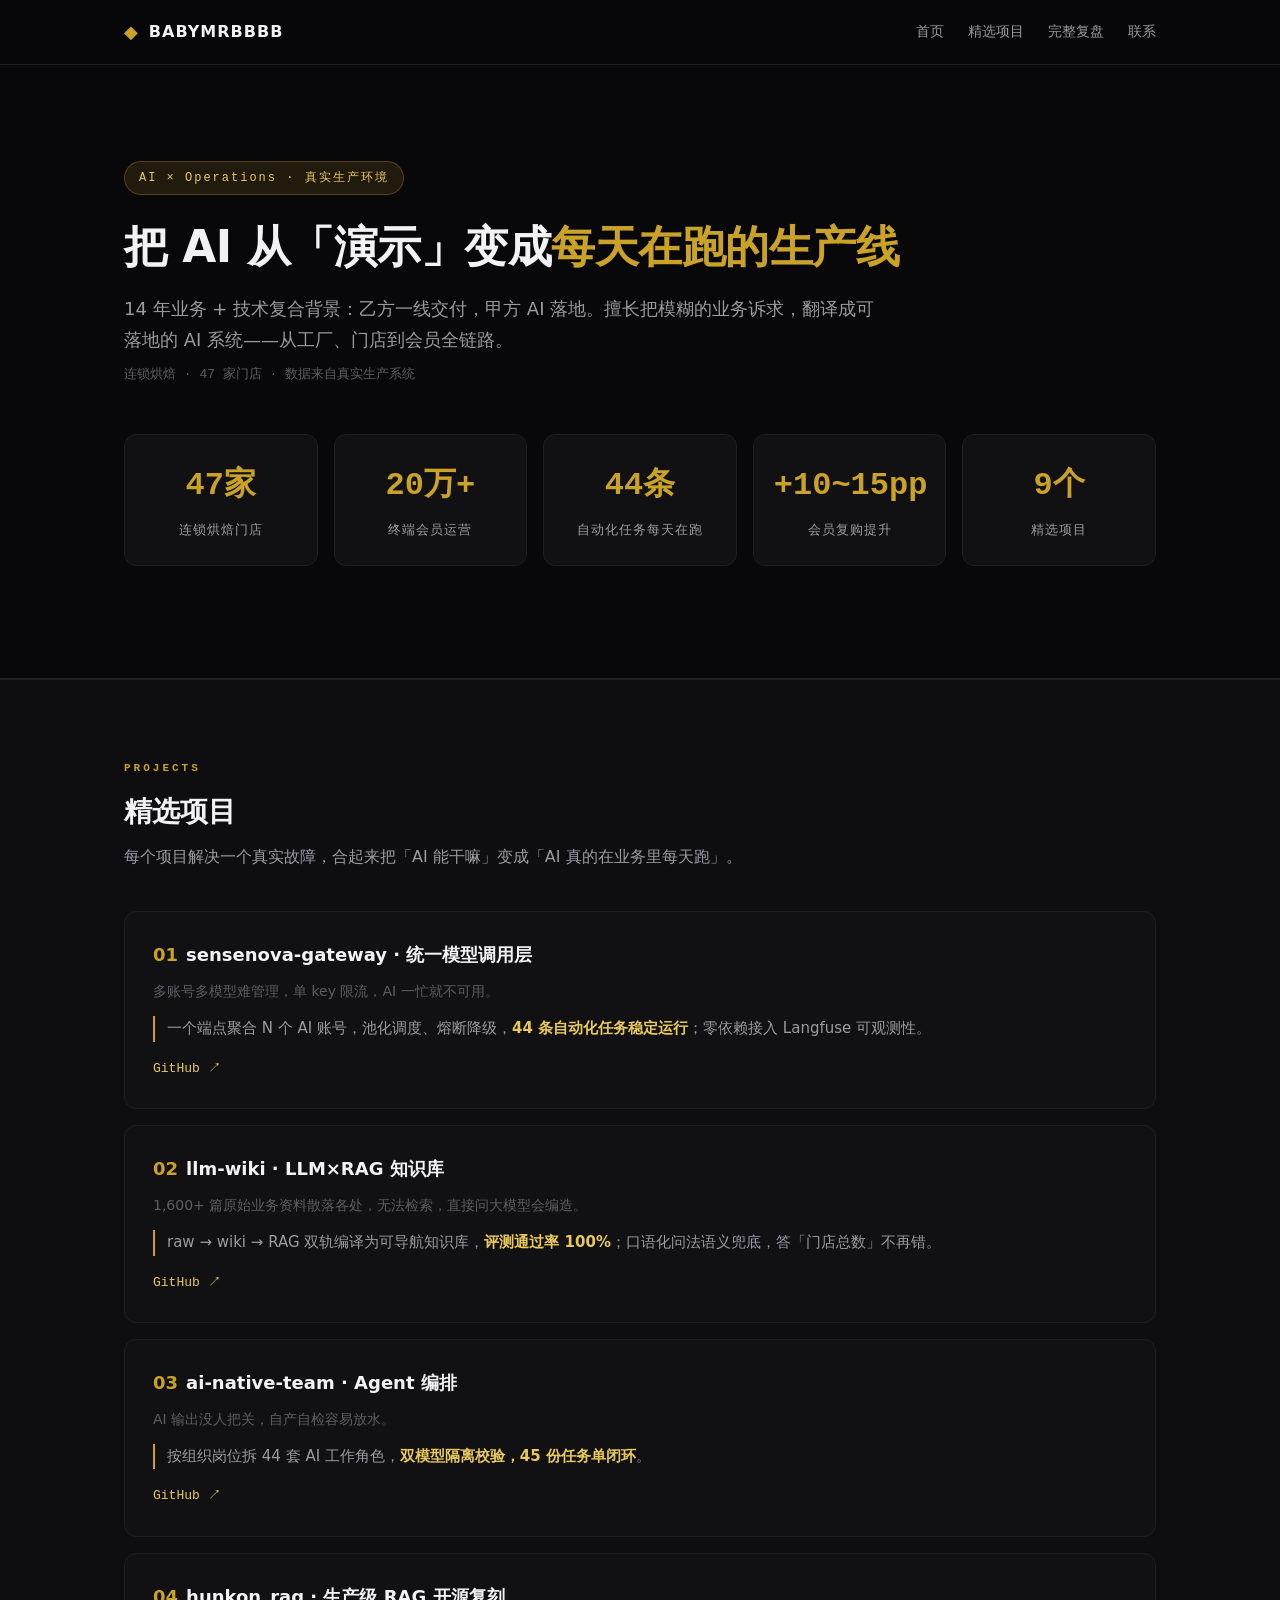
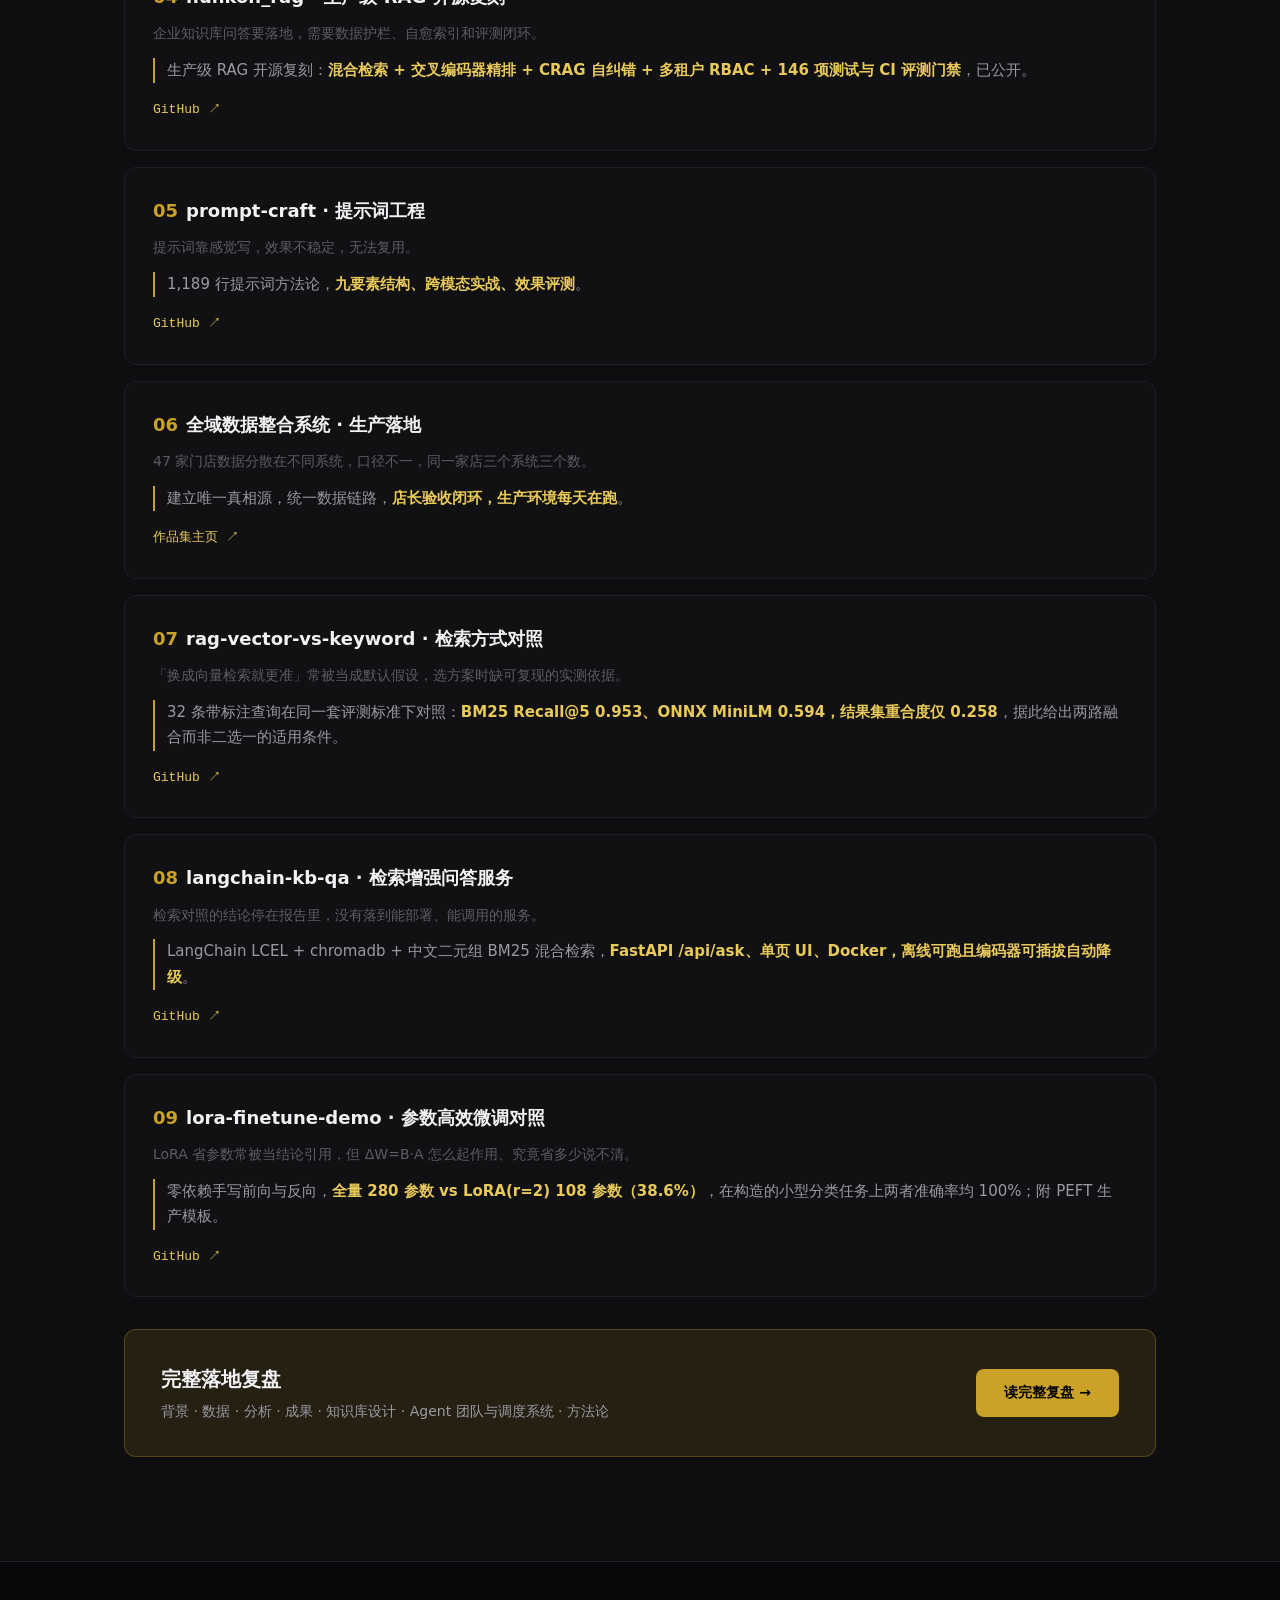
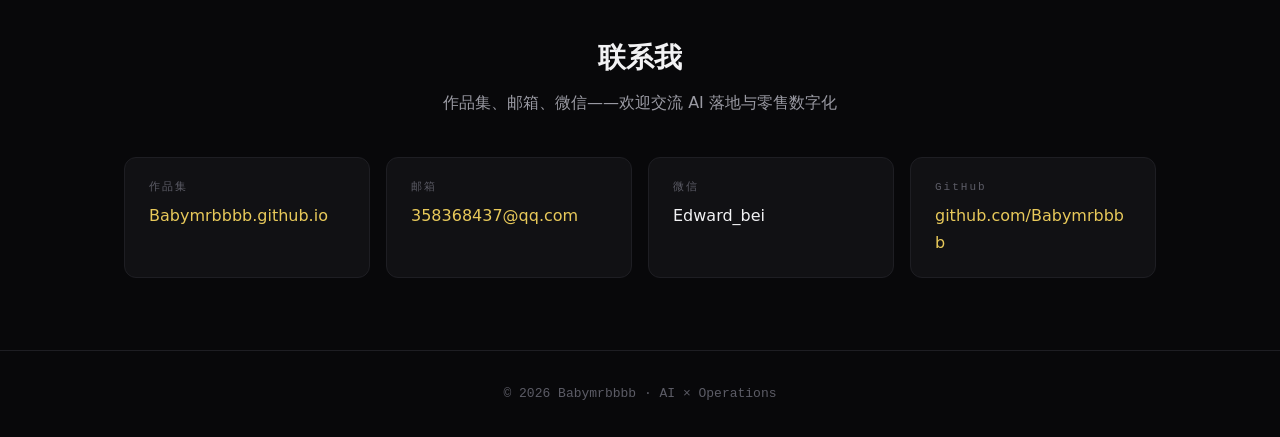
==== commit 06ec4e57: "docs: 主页补 3 个检索与微调项目卡片并同步精选项目数" ====
--- a/index.html
+++ b/index.html
@@ -159,7 +159,7 @@
       <div class="metric"><div class="n">20万+</div><div class="l">终端会员运营</div></div>
       <div class="metric"><div class="n">44条</div><div class="l">自动化任务每天在跑</div></div>
       <div class="metric"><div class="n">+10~15pp</div><div class="l">会员复购提升</div></div>
-      <div class="metric"><div class="n">6个</div><div class="l">公开项目</div></div>
+      <div class="metric"><div class="n">9个</div><div class="l">精选项目</div></div>
     </div>
   </div>
 </section>
@@ -215,6 +215,27 @@
       <div class="project-links mono"><a href="https://github.com/Babymrbbbb" target="_blank">作品集主页 ↗</a></div>
     </div>
 
+    <div class="project-card">
+      <h3><span>07</span>rag-vector-vs-keyword · 检索方式对照</h3>
+      <p class="problem">「换成向量检索就更准」常被当成默认假设，选方案时缺可复现的实测依据。</p>
+      <p class="result">32 条带标注查询在同一套评测标准下对照：<strong>BM25 Recall@5 0.953、ONNX MiniLM 0.594，结果集重合度仅 0.258</strong>，据此给出两路融合而非二选一的适用条件。</p>
+      <div class="project-links mono"><a href="https://github.com/Babymrbbbb/rag-vector-vs-keyword" target="_blank">GitHub ↗</a></div>
+    </div>
+
+    <div class="project-card">
+      <h3><span>08</span>langchain-kb-qa · 检索增强问答服务</h3>
+      <p class="problem">检索对照的结论停在报告里，没有落到能部署、能调用的服务。</p>
+      <p class="result">LangChain LCEL + chromadb + 中文二元组 BM25 混合检索，<strong>FastAPI /api/ask、单页 UI、Docker，离线可跑且编码器可插拔自动降级</strong>。</p>
+      <div class="project-links mono"><a href="https://github.com/Babymrbbbb/langchain-kb-qa" target="_blank">GitHub ↗</a></div>
+    </div>
+
+    <div class="project-card">
+      <h3><span>09</span>lora-finetune-demo · 参数高效微调对照</h3>
+      <p class="problem">LoRA 省参数常被当结论引用，但 ΔW=B·A 怎么起作用、究竟省多少说不清。</p>
+      <p class="result">零依赖手写前向与反向，<strong>全量 280 参数 vs LoRA(r=2) 108 参数（38.6%）</strong>，在构造的小型分类任务上两者准确率均 100%；附 PEFT 生产模板。</p>
+      <div class="project-links mono"><a href="https://github.com/Babymrbbbb/lora-finetune-demo" target="_blank">GitHub ↗</a></div>
+    </div>
+
     <!-- 完整复盘入口 -->
     <div class="playbook">
       <div>
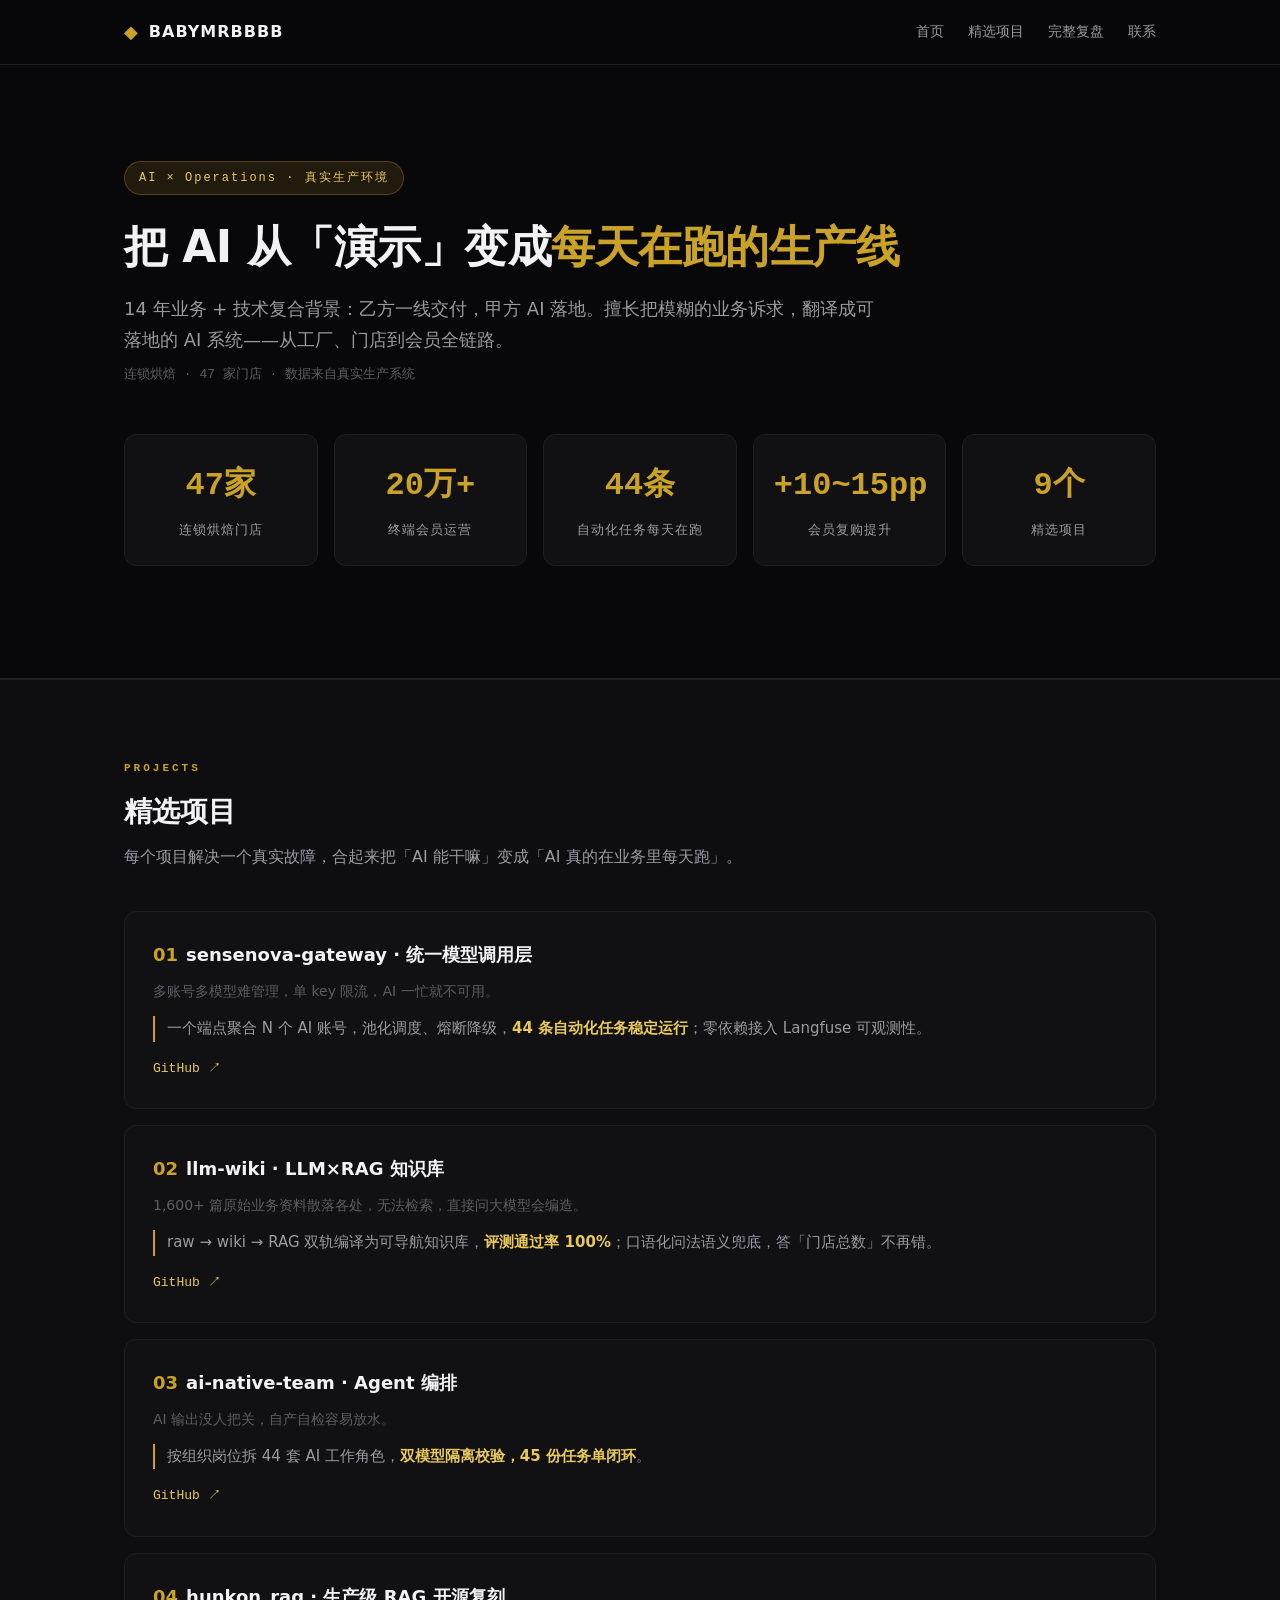
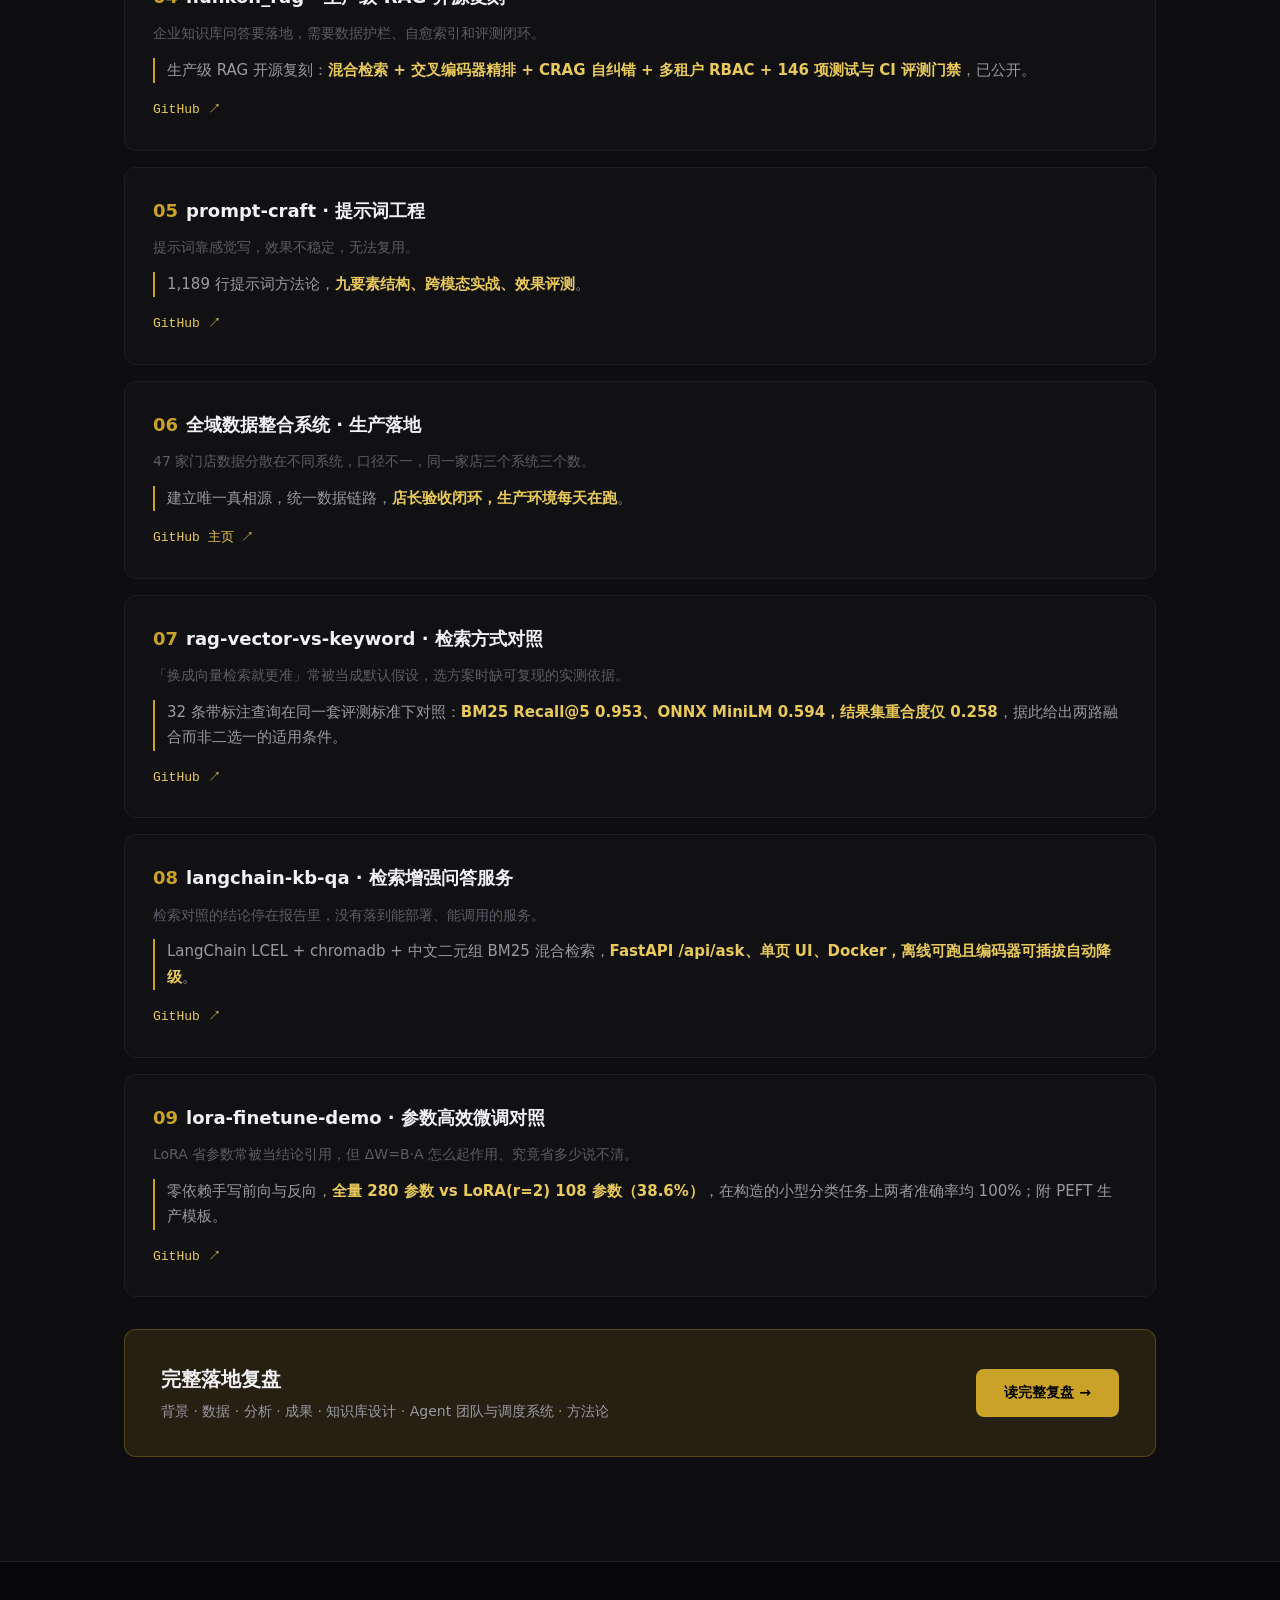
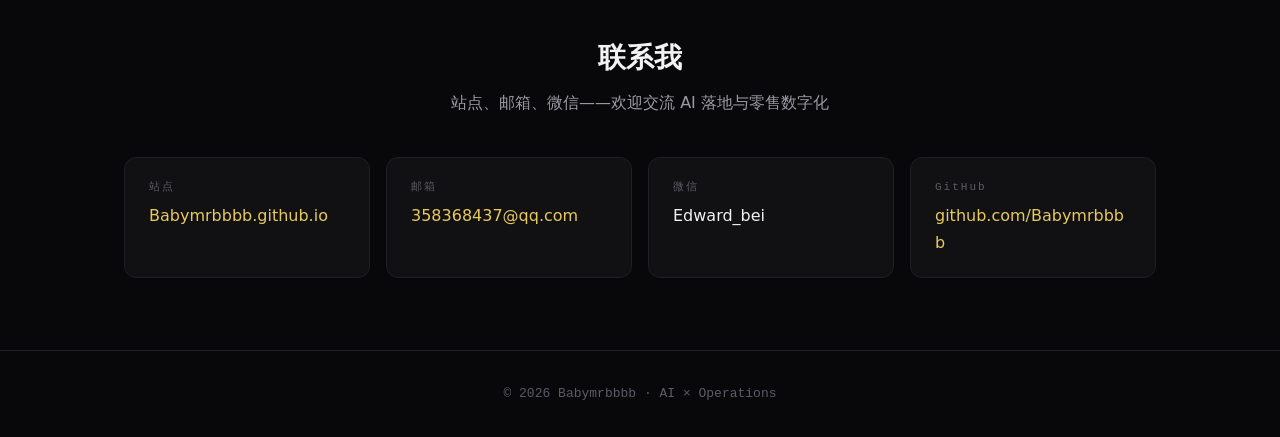
==== commit 36b7ae14: "docs: 部署示例改用占位路径，统一站点措辞" ====
--- a/index.html
+++ b/index.html
@@ -212,7 +212,7 @@
       <h3><span>06</span>全域数据整合系统 · 生产落地</h3>
       <p class="problem">47 家门店数据分散在不同系统，口径不一，同一家店三个系统三个数。</p>
       <p class="result">建立唯一真相源，统一数据链路，<strong>店长验收闭环，生产环境每天在跑</strong>。</p>
-      <div class="project-links mono"><a href="https://github.com/Babymrbbbb" target="_blank">作品集主页 ↗</a></div>
+      <div class="project-links mono"><a href="https://github.com/Babymrbbbb" target="_blank">GitHub 主页 ↗</a></div>
     </div>
 
     <div class="project-card">
@@ -251,10 +251,10 @@
 <section id="contact" class="contact">
   <div class="container">
     <h2>联系我</h2>
-    <p class="sub">作品集、邮箱、微信——欢迎交流 AI 落地与零售数字化</p>
+    <p class="sub">站点、邮箱、微信——欢迎交流 AI 落地与零售数字化</p>
     <div class="contact-grid">
       <div class="contact-item">
-        <div class="label">作品集</div>
+        <div class="label">站点</div>
         <div class="value"><a href="https://Babymrbbbb.github.io">Babymrbbbb.github.io</a></div>
       </div>
       <div class="contact-item">
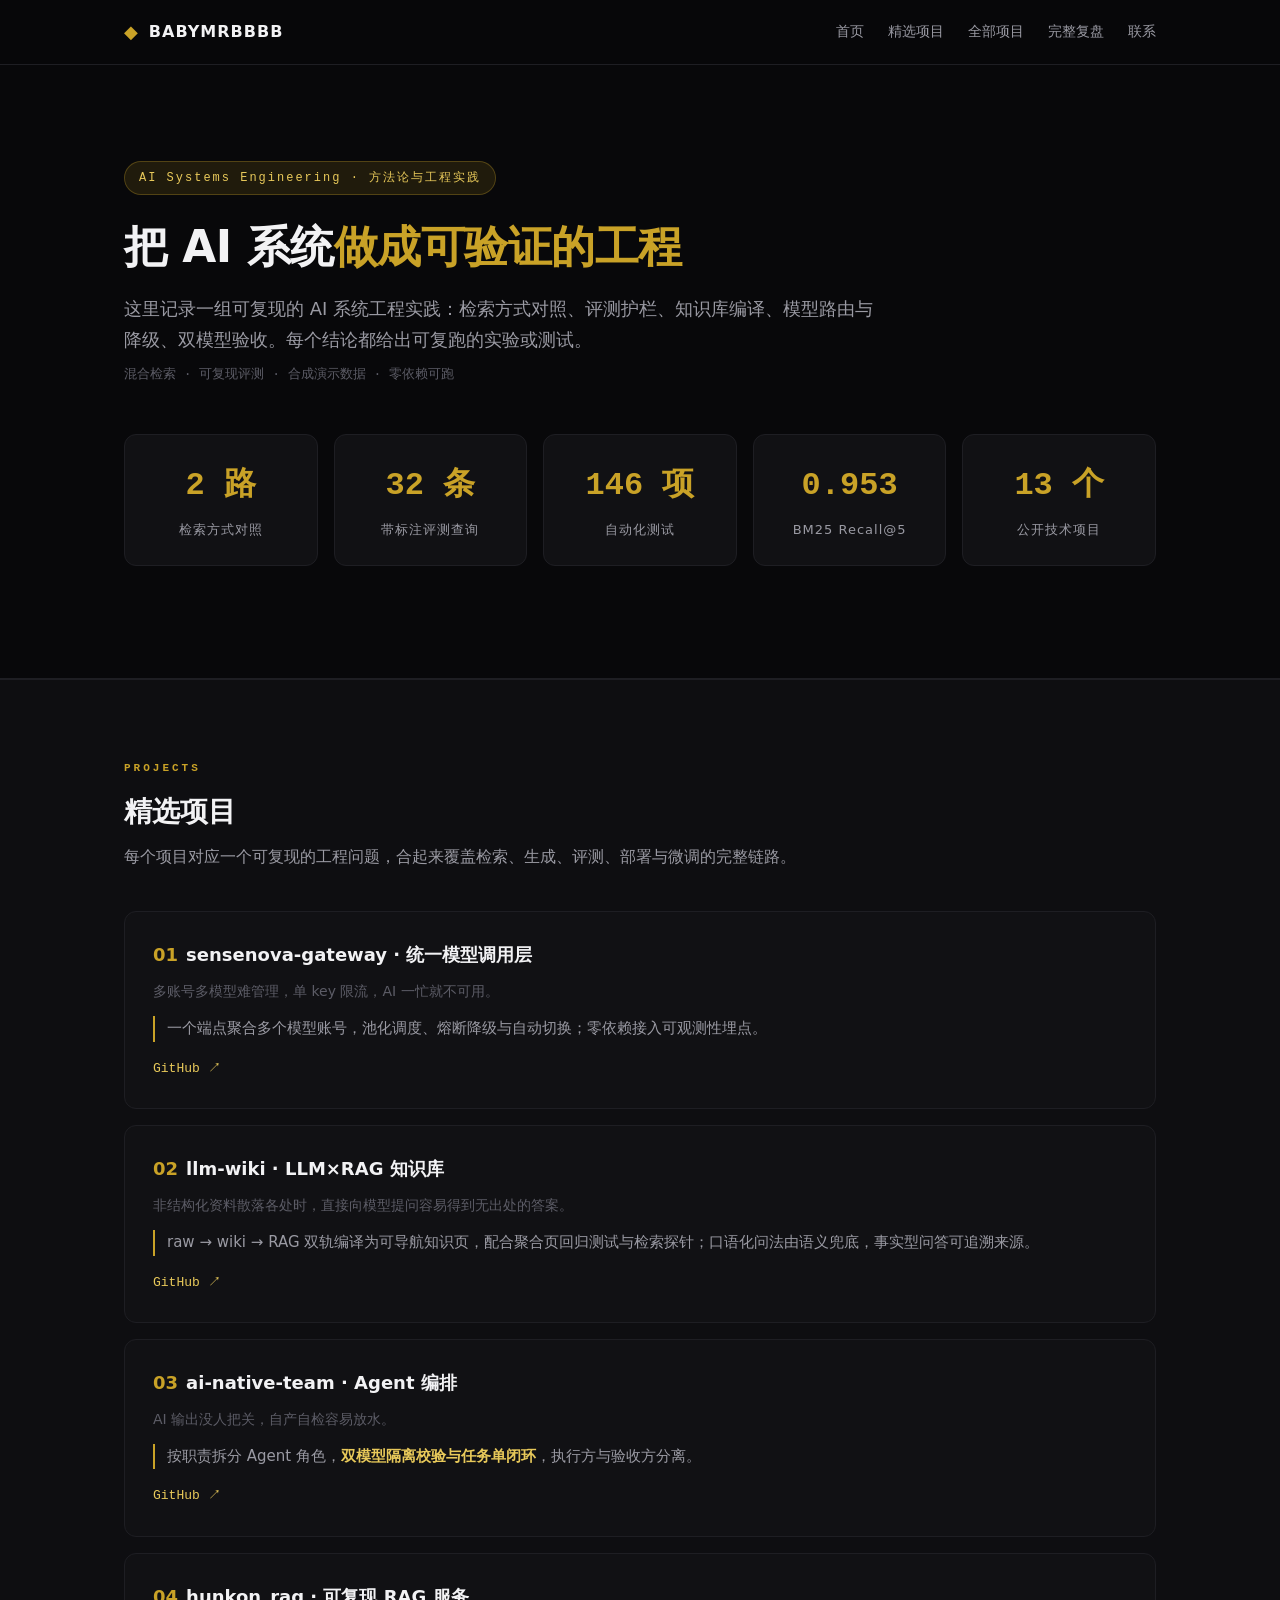
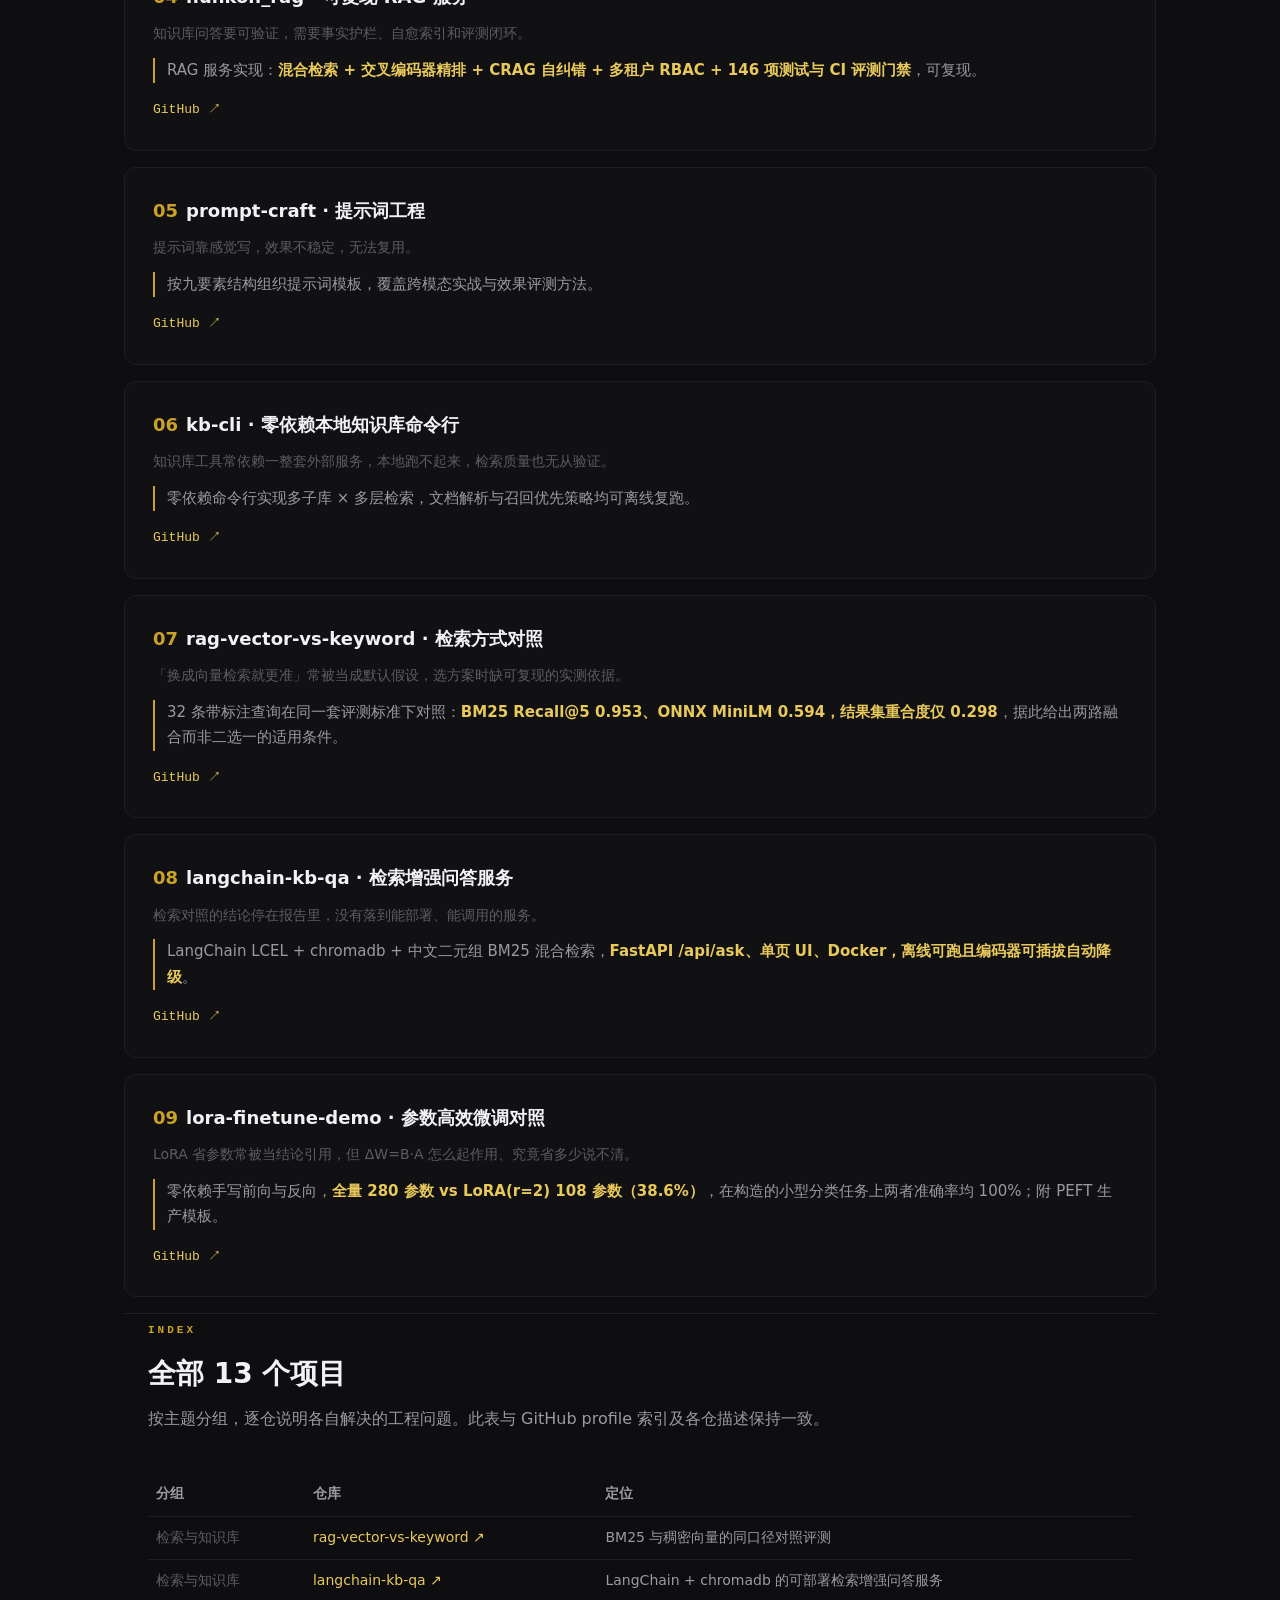
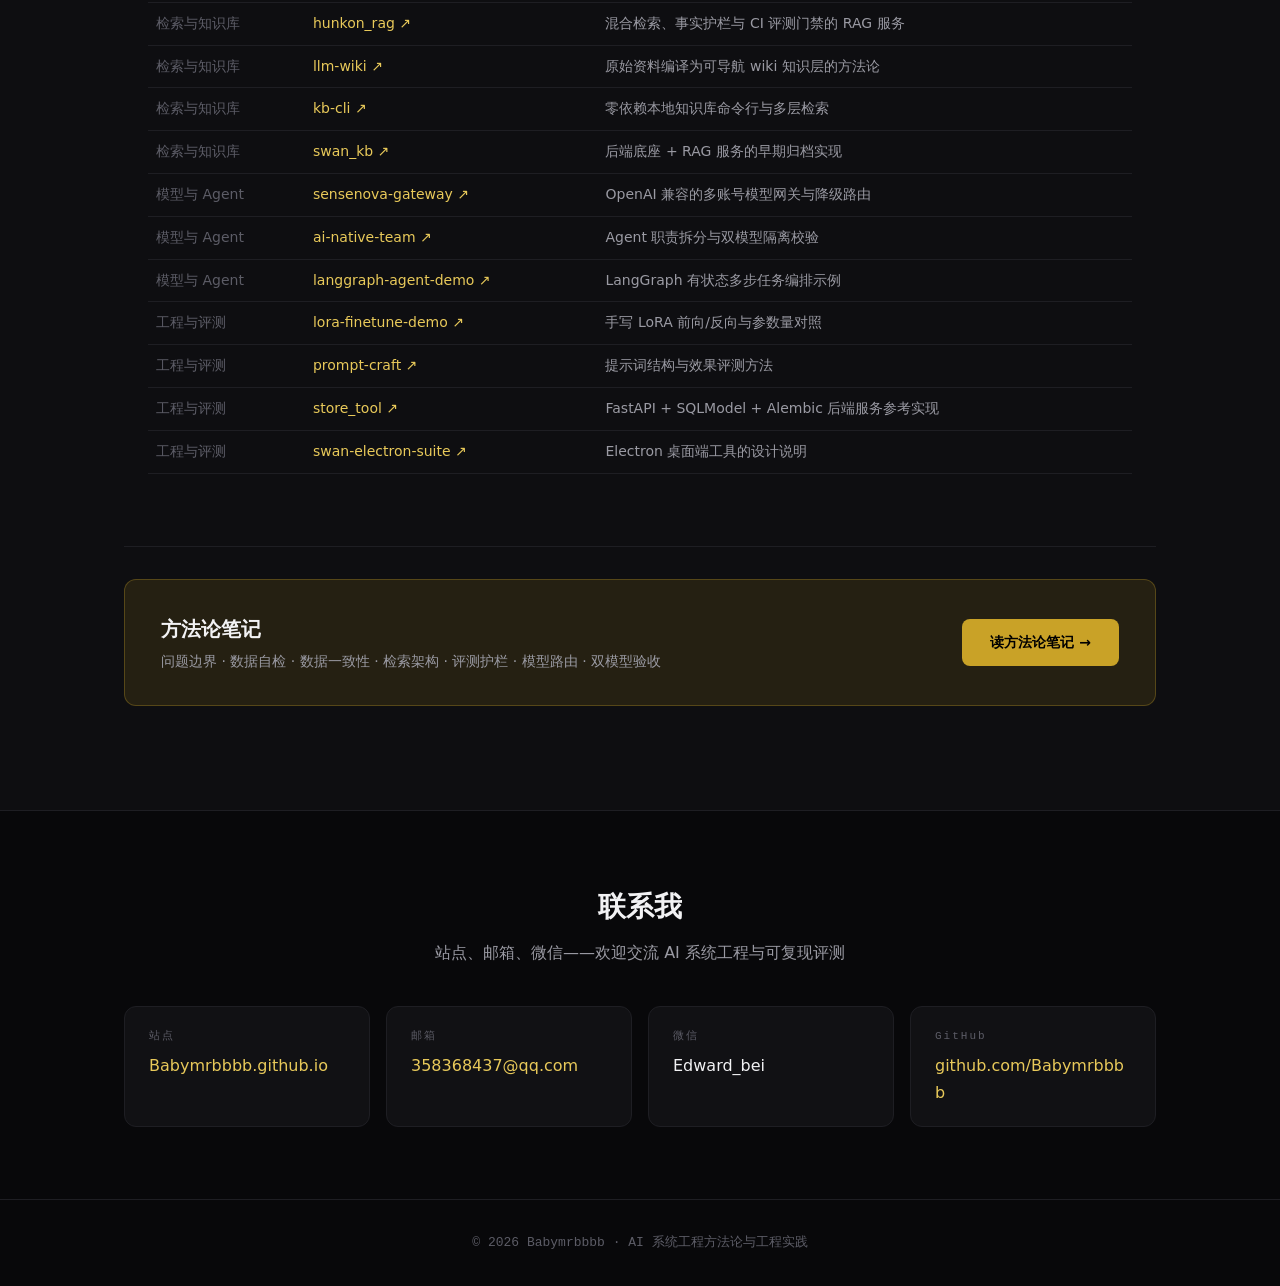
==== commit 2ba22777: "docs: establish clean single-commit baseline for unified public project map" ====
--- a/index.html
+++ b/index.html
@@ -1,281 +1,311 @@
-<!DOCTYPE html>
-<html lang="zh-CN">
-<head>
-<meta charset="UTF-8">
-<meta name="viewport" content="width=device-width, initial-scale=1.0">
-<title>Babymrbbbb · AI × Operations</title>
-<link rel="icon" href="data:image/svg+xml,<svg xmlns='http://www.w3.org/2000/svg' viewBox='0 0 100 100'><text y='.9em' font-size='90' fill='%23c9a227'>◆</text></svg>">
-<style>
-:root{
-  --bg:#08080a; --bg2:#0e0e11; --card:#111114; --line:#1e1e23;
-  --gold:#c9a227; --gold-l:#e8c95a; --gold-dim:rgba(201,162,39,.12);
-  --t1:#f2f2f4; --t2:#9a9aa3; --t3:#5c5c66;
-}
-*{margin:0;padding:0;box-sizing:border-box}
-html{scroll-behavior:smooth}
-body{
-  background:var(--bg); color:var(--t1);
-  font-family:'Segoe UI','Microsoft YaHei',system-ui,-apple-system,sans-serif;
-  line-height:1.7; -webkit-font-smoothing:antialiased;
-}
-::selection{background:var(--gold); color:#000}
-a{color:var(--gold-l); text-decoration:none}
-a:hover{color:var(--gold)}
-.mono{font-family:Consolas,'JetBrains Mono',monospace}
-.container{max-width:1080px; margin:0 auto; padding:0 24px}
-
-/* ===== 导航 ===== */
-header{
-  position:sticky; top:0; z-index:100;
-  background:rgba(8,8,10,.85); backdrop-filter:blur(12px);
-  border-bottom:1px solid var(--line);
-}
-nav{display:flex; align-items:center; justify-content:space-between; height:64px}
-.brand{display:flex; align-items:center; gap:10px; font-weight:800; letter-spacing:1px}
-.brand i{color:var(--gold); font-style:normal; font-size:18px}
-.navlinks{display:flex; gap:24px}
-.navlinks a{color:var(--t2); font-size:14px; transition:color .2s}
-.navlinks a:hover{color:var(--gold-l)}
-
-/* ===== Hero ===== */
-.hero{padding:96px 0 64px; border-bottom:1px solid var(--line)}
-.eyebrow{
-  display:inline-block; padding:6px 14px; border-radius:100px;
-  background:var(--gold-dim); border:1px solid rgba(201,162,39,.3);
-  color:var(--gold-l); font-size:12px; letter-spacing:2px; margin-bottom:24px;
-}
-.hero h1{font-size:44px; line-height:1.25; font-weight:900; letter-spacing:-.5px}
-.hero h1 em{color:var(--gold); font-style:normal}
-.lede{font-size:18px; color:var(--t2); max-width:760px; margin:20px 0 8px}
-.lede-sub{font-size:13px; color:var(--t3); margin-top:8px}
-
-/* ===== 数字区 ===== */
-.metrics{
-  display:grid; grid-template-columns:repeat(auto-fit,minmax(160px,1fr));
-  gap:16px; margin:48px 0;
-}
-.metric{
-  background:var(--card); border:1px solid var(--line); border-radius:12px;
-  padding:24px 20px; text-align:center; transition:border-color .2s, transform .2s;
-}
-.metric:hover{border-color:var(--gold); transform:translateY(-2px)}
-.metric .n{font-size:32px; font-weight:800; color:var(--gold); font-family:Consolas,'JetBrains Mono',monospace}
-.metric .l{font-size:13px; color:var(--t2); margin-top:6px; letter-spacing:1px}
-
-/* ===== 区块通用 ===== */
-section{padding:72px 0}
-.sec-head{margin-bottom:40px}
-.sec-tag{display:inline-block; font-size:11px; font-weight:700; letter-spacing:3px; color:var(--gold); margin-bottom:10px; font-family:Consolas,'JetBrains Mono',monospace}
-.sec-head h2{font-size:28px; font-weight:800}
-.sec-head p{color:var(--t2); max-width:720px; margin-top:8px}
-
-/* ===== 精选项目 ===== */
-.projects{background:var(--bg2); border-top:1px solid var(--line); border-bottom:1px solid var(--line)}
-.project-card{
-  display:flex; flex-direction:column; gap:4px;
-  background:var(--card); border:1px solid var(--line); border-radius:12px;
-  padding:28px; margin-bottom:16px; transition:border-color .2s, transform .2s;
-}
-.project-card:hover{border-color:var(--gold); transform:translateY(-2px)}
-.project-card h3{font-size:18px; color:var(--t1)}
-.project-card h3 span{color:var(--gold); margin-right:8px}
-.project-card .problem{font-size:14px; color:var(--t3); margin-top:6px}
-.project-card .result{font-size:15px; color:var(--t2); margin-top:8px; padding-left:12px; border-left:2px solid var(--gold)}
-.project-card .result strong{color:var(--gold-l)}
-.project-links{margin-top:12px; font-size:13px}
-.project-links a{margin-right:16px}
-
-/* ===== 长文入口 ===== */
-.playbook{
-  display:flex; align-items:center; justify-content:space-between; gap:24px;
-  background:var(--gold-dim); border:1px solid rgba(201,162,39,.3); border-radius:12px;
-  padding:32px 36px; margin:32px 0; flex-wrap:wrap;
-}
-.playbook h3{font-size:20px; color:var(--t1)}
-.playbook p{color:var(--t2); font-size:14px; margin-top:4px}
-.playbook .btn{
-  display:inline-block; padding:12px 28px; border-radius:8px;
-  background:var(--gold); color:#000; font-weight:700; font-size:14px;
-  transition:background .2s; white-space:nowrap;
-}
-.playbook .btn:hover{background:var(--gold-l); color:#000}
-
-/* ===== 联系 ===== */
-.contact{text-align:center}
-.contact h2{font-size:28px; font-weight:800}
-.contact .sub{color:var(--t2); margin-top:8px}
-.contact-grid{
-  display:grid; grid-template-columns:repeat(auto-fit,minmax(220px,1fr));
-  gap:16px; margin-top:40px; text-align:left;
-}
-.contact-item{
-  background:var(--card); border:1px solid var(--line); border-radius:12px;
-  padding:20px 24px; transition:border-color .2s;
-}
-.contact-item:hover{border-color:var(--gold)}
-.contact-item .label{font-size:11px; letter-spacing:2px; color:var(--t3); margin-bottom:6px; font-family:Consolas,'JetBrains Mono',monospace}
-.contact-item .value{font-size:16px; color:var(--t1); word-break:break-all}
-.contact-item .value a{color:var(--gold-l)}
-
-/* ===== 页脚 ===== */
-footer{border-top:1px solid var(--line); padding:32px 0; text-align:center; color:var(--t3); font-size:13px}
-
-/* ===== 响应式 ===== */
-@media (max-width:768px){
-  .hero h1{font-size:32px}
-  .navlinks{gap:14px; overflow-x:auto}
-  .navlinks a{font-size:13px}
-  .hero{padding:64px 0 40px}
-  .metrics{grid-template-columns:repeat(2,1fr)}
-}
-</style>
-</head>
-<body>
-
-<!-- 导航 -->
-<header>
-  <nav class="container">
-    <div class="brand"><i>◆</i> BABYMRBBBB</div>
-    <div class="navlinks">
-      <a href="#home">首页</a>
-      <a href="#projects">精选项目</a>
-      <a href="article.html">完整复盘</a>
-      <a href="#contact">联系</a>
-    </div>
-  </nav>
-</header>
-
-<!-- Hero -->
-<section id="home" class="hero">
-  <div class="container">
-    <div class="eyebrow mono">AI × Operations · 真实生产环境</div>
-    <h1>把 AI 从「演示」变成<em>每天在跑的生产线</em></h1>
-    <p class="lede">14 年业务 + 技术复合背景：乙方一线交付，甲方 AI 落地。擅长把模糊的业务诉求，翻译成可落地的 AI 系统——从工厂、门店到会员全链路。</p>
-    <p class="lede-sub mono">连锁烘焙 · 47 家门店 · 数据来自真实生产系统</p>
-
-    <!-- 数字区 -->
-    <div class="metrics">
-      <div class="metric"><div class="n">47家</div><div class="l">连锁烘焙门店</div></div>
-      <div class="metric"><div class="n">20万+</div><div class="l">终端会员运营</div></div>
-      <div class="metric"><div class="n">44条</div><div class="l">自动化任务每天在跑</div></div>
-      <div class="metric"><div class="n">+10~15pp</div><div class="l">会员复购提升</div></div>
-      <div class="metric"><div class="n">9个</div><div class="l">精选项目</div></div>
-    </div>
-  </div>
-</section>
-
-<!-- 精选项目 -->
-<section id="projects" class="projects">
-  <div class="container">
-    <div class="sec-head">
-      <span class="sec-tag">PROJECTS</span>
-      <h2>精选项目</h2>
-      <p>每个项目解决一个真实故障，合起来把「AI 能干嘛」变成「AI 真的在业务里每天跑」。</p>
-    </div>
-
-    <div class="project-card">
-      <h3><span>01</span>sensenova-gateway · 统一模型调用层</h3>
-      <p class="problem">多账号多模型难管理，单 key 限流，AI 一忙就不可用。</p>
-      <p class="result">一个端点聚合 N 个 AI 账号，池化调度、熔断降级，<strong>44 条自动化任务稳定运行</strong>；零依赖接入 Langfuse 可观测性。</p>
-      <div class="project-links mono"><a href="https://github.com/Babymrbbbb/sensenova-gateway" target="_blank">GitHub ↗</a></div>
-    </div>
-
-    <div class="project-card">
-      <h3><span>02</span>llm-wiki · LLM×RAG 知识库</h3>
-      <p class="problem">1,600+ 篇原始业务资料散落各处，无法检索，直接问大模型会编造。</p>
-      <p class="result">raw → wiki → RAG 双轨编译为可导航知识库，<strong>评测通过率 100%</strong>；口语化问法语义兜底，答「门店总数」不再错。</p>
-      <div class="project-links mono"><a href="https://github.com/Babymrbbbb/llm-wiki" target="_blank">GitHub ↗</a></div>
-    </div>
-
-    <div class="project-card">
-      <h3><span>03</span>ai-native-team · Agent 编排</h3>
-      <p class="problem">AI 输出没人把关，自产自检容易放水。</p>
-      <p class="result">按组织岗位拆 44 套 AI 工作角色，<strong>双模型隔离校验，45 份任务单闭环</strong>。</p>
-      <div class="project-links mono"><a href="https://github.com/Babymrbbbb/ai-native-team" target="_blank">GitHub ↗</a></div>
-    </div>
-
-    <div class="project-card">
-      <h3><span>04</span>hunkon_rag · 生产级 RAG 开源复刻</h3>
-      <p class="problem">企业知识库问答要落地，需要数据护栏、自愈索引和评测闭环。</p>
-      <p class="result">生产级 RAG 开源复刻：<strong>混合检索 + 交叉编码器精排 + CRAG 自纠错 + 多租户 RBAC + 146 项测试与 CI 评测门禁</strong>，已公开。</p>
-      <div class="project-links mono"><a href="https://github.com/Babymrbbbb/hunkon_rag" target="_blank">GitHub ↗</a></div>
-    </div>
-
-    <div class="project-card">
-      <h3><span>05</span>prompt-craft · 提示词工程</h3>
-      <p class="problem">提示词靠感觉写，效果不稳定，无法复用。</p>
-      <p class="result">1,189 行提示词方法论，<strong>九要素结构、跨模态实战、效果评测</strong>。</p>
-      <div class="project-links mono"><a href="https://github.com/Babymrbbbb/prompt-craft" target="_blank">GitHub ↗</a></div>
-    </div>
-
-    <div class="project-card">
-      <h3><span>06</span>全域数据整合系统 · 生产落地</h3>
-      <p class="problem">47 家门店数据分散在不同系统，口径不一，同一家店三个系统三个数。</p>
-      <p class="result">建立唯一真相源，统一数据链路，<strong>店长验收闭环，生产环境每天在跑</strong>。</p>
-      <div class="project-links mono"><a href="https://github.com/Babymrbbbb" target="_blank">GitHub 主页 ↗</a></div>
-    </div>
-
-    <div class="project-card">
-      <h3><span>07</span>rag-vector-vs-keyword · 检索方式对照</h3>
-      <p class="problem">「换成向量检索就更准」常被当成默认假设，选方案时缺可复现的实测依据。</p>
-      <p class="result">32 条带标注查询在同一套评测标准下对照：<strong>BM25 Recall@5 0.953、ONNX MiniLM 0.594，结果集重合度仅 0.258</strong>，据此给出两路融合而非二选一的适用条件。</p>
-      <div class="project-links mono"><a href="https://github.com/Babymrbbbb/rag-vector-vs-keyword" target="_blank">GitHub ↗</a></div>
-    </div>
-
-    <div class="project-card">
-      <h3><span>08</span>langchain-kb-qa · 检索增强问答服务</h3>
-      <p class="problem">检索对照的结论停在报告里，没有落到能部署、能调用的服务。</p>
-      <p class="result">LangChain LCEL + chromadb + 中文二元组 BM25 混合检索，<strong>FastAPI /api/ask、单页 UI、Docker，离线可跑且编码器可插拔自动降级</strong>。</p>
-      <div class="project-links mono"><a href="https://github.com/Babymrbbbb/langchain-kb-qa" target="_blank">GitHub ↗</a></div>
-    </div>
-
-    <div class="project-card">
-      <h3><span>09</span>lora-finetune-demo · 参数高效微调对照</h3>
-      <p class="problem">LoRA 省参数常被当结论引用，但 ΔW=B·A 怎么起作用、究竟省多少说不清。</p>
-      <p class="result">零依赖手写前向与反向，<strong>全量 280 参数 vs LoRA(r=2) 108 参数（38.6%）</strong>，在构造的小型分类任务上两者准确率均 100%；附 PEFT 生产模板。</p>
-      <div class="project-links mono"><a href="https://github.com/Babymrbbbb/lora-finetune-demo" target="_blank">GitHub ↗</a></div>
-    </div>
-
-    <!-- 完整复盘入口 -->
-    <div class="playbook">
-      <div>
-        <h3>完整落地复盘</h3>
-        <p>背景 · 数据 · 分析 · 成果 · 知识库设计 · Agent 团队与调度系统 · 方法论</p>
-      </div>
-      <a class="btn" href="article.html">读完整复盘 →</a>
-    </div>
-  </div>
-</section>
-
-<!-- 联系 -->
-<section id="contact" class="contact">
-  <div class="container">
-    <h2>联系我</h2>
-    <p class="sub">站点、邮箱、微信——欢迎交流 AI 落地与零售数字化</p>
-    <div class="contact-grid">
-      <div class="contact-item">
-        <div class="label">站点</div>
-        <div class="value"><a href="https://Babymrbbbb.github.io">Babymrbbbb.github.io</a></div>
-      </div>
-      <div class="contact-item">
-        <div class="label">邮箱</div>
-        <div class="value"><a href="mailto:358368437@qq.com">358368437@qq.com</a></div>
-      </div>
-      <div class="contact-item">
-        <div class="label">微信</div>
-        <div class="value">Edward_bei</div>
-      </div>
-      <div class="contact-item">
-        <div class="label">GitHub</div>
-        <div class="value"><a href="https://github.com/Babymrbbbb" target="_blank">github.com/Babymrbbbb</a></div>
-      </div>
-    </div>
-  </div>
-</section>
-
-<footer>
-  <div class="container mono">© 2026 Babymrbbbb · AI × Operations</div>
-</footer>
-
-</body>
+<!DOCTYPE html>
+<html lang="zh-CN">
+<head>
+<meta charset="UTF-8">
+<meta name="viewport" content="width=device-width, initial-scale=1.0">
+<title>Babymrbbbb · AI 系统工程方法论与工程实践</title>
+<link rel="icon" href="data:image/svg+xml,<svg xmlns='http://www.w3.org/2000/svg' viewBox='0 0 100 100'><text y='.9em' font-size='90' fill='%23c9a227'>◆</text></svg>">
+<style>
+:root{
+  --bg:#08080a; --bg2:#0e0e11; --card:#111114; --line:#1e1e23;
+  --gold:#c9a227; --gold-l:#e8c95a; --gold-dim:rgba(201,162,39,.12);
+  --t1:#f2f2f4; --t2:#9a9aa3; --t3:#5c5c66;
+}
+*{margin:0;padding:0;box-sizing:border-box}
+html{scroll-behavior:smooth}
+body{
+  background:var(--bg); color:var(--t1);
+  font-family:'Segoe UI','Microsoft YaHei',system-ui,-apple-system,sans-serif;
+  line-height:1.7; -webkit-font-smoothing:antialiased;
+}
+::selection{background:var(--gold); color:#000}
+a{color:var(--gold-l); text-decoration:none}
+a:hover{color:var(--gold)}
+.mono{font-family:Consolas,'JetBrains Mono',monospace}
+.container{max-width:1080px; margin:0 auto; padding:0 24px}
+
+/* ===== 导航 ===== */
+header{
+  position:sticky; top:0; z-index:100;
+  background:rgba(8,8,10,.85); backdrop-filter:blur(12px);
+  border-bottom:1px solid var(--line);
+}
+nav{display:flex; align-items:center; justify-content:space-between; height:64px}
+.brand{display:flex; align-items:center; gap:10px; font-weight:800; letter-spacing:1px}
+.brand i{color:var(--gold); font-style:normal; font-size:18px}
+.navlinks{display:flex; gap:24px}
+.navlinks a{color:var(--t2); font-size:14px; transition:color .2s}
+.navlinks a:hover{color:var(--gold-l)}
+
+/* ===== Hero ===== */
+.hero{padding:96px 0 64px; border-bottom:1px solid var(--line)}
+.eyebrow{
+  display:inline-block; padding:6px 14px; border-radius:100px;
+  background:var(--gold-dim); border:1px solid rgba(201,162,39,.3);
+  color:var(--gold-l); font-size:12px; letter-spacing:2px; margin-bottom:24px;
+}
+.hero h1{font-size:44px; line-height:1.25; font-weight:900; letter-spacing:-.5px}
+.hero h1 em{color:var(--gold); font-style:normal}
+.lede{font-size:18px; color:var(--t2); max-width:760px; margin:20px 0 8px}
+.lede-sub{font-size:13px; color:var(--t3); margin-top:8px}
+
+/* ===== 数字区 ===== */
+.metrics{
+  display:grid; grid-template-columns:repeat(auto-fit,minmax(160px,1fr));
+  gap:16px; margin:48px 0;
+}
+.metric{
+  background:var(--card); border:1px solid var(--line); border-radius:12px;
+  padding:24px 20px; text-align:center; transition:border-color .2s, transform .2s;
+}
+.metric:hover{border-color:var(--gold); transform:translateY(-2px)}
+.metric .n{font-size:32px; font-weight:800; color:var(--gold); font-family:Consolas,'JetBrains Mono',monospace}
+.metric .l{font-size:13px; color:var(--t2); margin-top:6px; letter-spacing:1px}
+
+/* ===== 区块通用 ===== */
+section{padding:72px 0}
+.sec-head{margin-bottom:40px}
+.sec-tag{display:inline-block; font-size:11px; font-weight:700; letter-spacing:3px; color:var(--gold); margin-bottom:10px; font-family:Consolas,'JetBrains Mono',monospace}
+.sec-head h2{font-size:28px; font-weight:800}
+.sec-head p{color:var(--t2); max-width:720px; margin-top:8px}
+
+/* ===== 精选项目 ===== */
+.projects{background:var(--bg2); border-top:1px solid var(--line); border-bottom:1px solid var(--line)}
+.project-card{
+  display:flex; flex-direction:column; gap:4px;
+  background:var(--card); border:1px solid var(--line); border-radius:12px;
+  padding:28px; margin-bottom:16px; transition:border-color .2s, transform .2s;
+}
+.project-card:hover{border-color:var(--gold); transform:translateY(-2px)}
+.project-card h3{font-size:18px; color:var(--t1)}
+.project-card h3 span{color:var(--gold); margin-right:8px}
+.project-card .problem{font-size:14px; color:var(--t3); margin-top:6px}
+.project-card .result{font-size:15px; color:var(--t2); margin-top:8px; padding-left:12px; border-left:2px solid var(--gold)}
+.project-card .result strong{color:var(--gold-l)}
+.project-links{margin-top:12px; font-size:13px}
+.project-links a{margin-right:16px}
+
+/* ===== 长文入口 ===== */
+.playbook{
+  display:flex; align-items:center; justify-content:space-between; gap:24px;
+  background:var(--gold-dim); border:1px solid rgba(201,162,39,.3); border-radius:12px;
+  padding:32px 36px; margin:32px 0; flex-wrap:wrap;
+}
+.playbook h3{font-size:20px; color:var(--t1)}
+.playbook p{color:var(--t2); font-size:14px; margin-top:4px}
+.playbook .btn{
+  display:inline-block; padding:12px 28px; border-radius:8px;
+  background:var(--gold); color:#000; font-weight:700; font-size:14px;
+  transition:background .2s; white-space:nowrap;
+}
+.playbook .btn:hover{background:var(--gold-l); color:#000}
+
+/* ===== 联系 ===== */
+.contact{text-align:center}
+.contact h2{font-size:28px; font-weight:800}
+.contact .sub{color:var(--t2); margin-top:8px}
+.contact-grid{
+  display:grid; grid-template-columns:repeat(auto-fit,minmax(220px,1fr));
+  gap:16px; margin-top:40px; text-align:left;
+}
+.contact-item{
+  background:var(--card); border:1px solid var(--line); border-radius:12px;
+  padding:20px 24px; transition:border-color .2s;
+}
+.contact-item:hover{border-color:var(--gold)}
+.contact-item .label{font-size:11px; letter-spacing:2px; color:var(--t3); margin-bottom:6px; font-family:Consolas,'JetBrains Mono',monospace}
+.contact-item .value{font-size:16px; color:var(--t1); word-break:break-all}
+.contact-item .value a{color:var(--gold-l)}
+
+/* ===== 页脚 ===== */
+footer{border-top:1px solid var(--line); padding:32px 0; text-align:center; color:var(--t3); font-size:13px}
+
+/* ===== 响应式 ===== */
+@media (max-width:768px){
+  .hero h1{font-size:32px}
+  .navlinks{gap:14px; overflow-x:auto}
+  .navlinks a{font-size:13px}
+  .hero{padding:64px 0 40px}
+  .metrics{grid-template-columns:repeat(2,1fr)}
+}
+</style>
+</head>
+<body>
+
+<!-- 导航 -->
+<header>
+  <nav class="container">
+    <div class="brand"><i>◆</i> BABYMRBBBB</div>
+    <div class="navlinks">
+      <a href="#home">首页</a>
+      <a href="#projects">精选项目</a>
+      <a href="#all-projects">全部项目</a>
+      <a href="article.html">完整复盘</a>
+      <a href="#contact">联系</a>
+    </div>
+  </nav>
+</header>
+
+<!-- Hero -->
+<section id="home" class="hero">
+  <div class="container">
+    <div class="eyebrow mono">AI Systems Engineering · 方法论与工程实践</div>
+    <h1>把 AI 系统<em>做成可验证的工程</em></h1>
+    <p class="lede">这里记录一组可复现的 AI 系统工程实践：检索方式对照、评测护栏、知识库编译、模型路由与降级、双模型验收。每个结论都给出可复跑的实验或测试。</p>
+    <p class="lede-sub mono">混合检索 · 可复现评测 · 合成演示数据 · 零依赖可跑</p>
+
+    <!-- 数字区 -->
+    <div class="metrics">
+      <div class="metric"><div class="n">2 路</div><div class="l">检索方式对照</div></div>
+      <div class="metric"><div class="n">32 条</div><div class="l">带标注评测查询</div></div>
+      <div class="metric"><div class="n">146 项</div><div class="l">自动化测试</div></div>
+      <div class="metric"><div class="n">0.953</div><div class="l">BM25 Recall@5</div></div>
+      <div class="metric"><div class="n">13 个</div><div class="l">公开技术项目</div></div>
+    </div>
+  </div>
+</section>
+
+<!-- 精选项目 -->
+<section id="projects" class="projects">
+  <div class="container">
+    <div class="sec-head">
+      <span class="sec-tag">PROJECTS</span>
+      <h2>精选项目</h2>
+      <p>每个项目对应一个可复现的工程问题，合起来覆盖检索、生成、评测、部署与微调的完整链路。</p>
+    </div>
+
+    <div class="project-card">
+      <h3><span>01</span>sensenova-gateway · 统一模型调用层</h3>
+      <p class="problem">多账号多模型难管理，单 key 限流，AI 一忙就不可用。</p>
+      <p class="result">一个端点聚合多个模型账号，池化调度、熔断降级与自动切换；零依赖接入可观测性埋点。</p>
+      <div class="project-links mono"><a href="https://github.com/Babymrbbbb/sensenova-gateway" target="_blank">GitHub ↗</a></div>
+    </div>
+
+    <div class="project-card">
+      <h3><span>02</span>llm-wiki · LLM×RAG 知识库</h3>
+      <p class="problem">非结构化资料散落各处时，直接向模型提问容易得到无出处的答案。</p>
+      <p class="result">raw → wiki → RAG 双轨编译为可导航知识页，配合聚合页回归测试与检索探针；口语化问法由语义兜底，事实型问答可追溯来源。</p>
+      <div class="project-links mono"><a href="https://github.com/Babymrbbbb/llm-wiki" target="_blank">GitHub ↗</a></div>
+    </div>
+
+    <div class="project-card">
+      <h3><span>03</span>ai-native-team · Agent 编排</h3>
+      <p class="problem">AI 输出没人把关，自产自检容易放水。</p>
+      <p class="result">按职责拆分 Agent 角色，<strong>双模型隔离校验与任务单闭环</strong>，执行方与验收方分离。</p>
+      <div class="project-links mono"><a href="https://github.com/Babymrbbbb/ai-native-team" target="_blank">GitHub ↗</a></div>
+    </div>
+
+    <div class="project-card">
+      <h3><span>04</span>hunkon_rag · 可复现 RAG 服务</h3>
+      <p class="problem">知识库问答要可验证，需要事实护栏、自愈索引和评测闭环。</p>
+      <p class="result">RAG 服务实现：<strong>混合检索 + 交叉编码器精排 + CRAG 自纠错 + 多租户 RBAC + 146 项测试与 CI 评测门禁</strong>，可复现。</p>
+      <div class="project-links mono"><a href="https://github.com/Babymrbbbb/hunkon_rag" target="_blank">GitHub ↗</a></div>
+    </div>
+
+    <div class="project-card">
+      <h3><span>05</span>prompt-craft · 提示词工程</h3>
+      <p class="problem">提示词靠感觉写，效果不稳定，无法复用。</p>
+      <p class="result">按九要素结构组织提示词模板，覆盖跨模态实战与效果评测方法。</p>
+      <div class="project-links mono"><a href="https://github.com/Babymrbbbb/prompt-craft" target="_blank">GitHub ↗</a></div>
+    </div>
+
+    <div class="project-card">
+      <h3><span>06</span>kb-cli · 零依赖本地知识库命令行</h3>
+      <p class="problem">知识库工具常依赖一整套外部服务，本地跑不起来，检索质量也无从验证。</p>
+      <p class="result">零依赖命令行实现多子库 × 多层检索，文档解析与召回优先策略均可离线复跑。</p>
+      <div class="project-links mono"><a href="https://github.com/Babymrbbbb/kb-cli" target="_blank">GitHub ↗</a></div>
+    </div>
+
+    <div class="project-card">
+      <h3><span>07</span>rag-vector-vs-keyword · 检索方式对照</h3>
+      <p class="problem">「换成向量检索就更准」常被当成默认假设，选方案时缺可复现的实测依据。</p>
+      <p class="result">32 条带标注查询在同一套评测标准下对照：<strong>BM25 Recall@5 0.953、ONNX MiniLM 0.594，结果集重合度仅 0.298</strong>，据此给出两路融合而非二选一的适用条件。</p>
+      <div class="project-links mono"><a href="https://github.com/Babymrbbbb/rag-vector-vs-keyword" target="_blank">GitHub ↗</a></div>
+    </div>
+
+    <div class="project-card">
+      <h3><span>08</span>langchain-kb-qa · 检索增强问答服务</h3>
+      <p class="problem">检索对照的结论停在报告里，没有落到能部署、能调用的服务。</p>
+      <p class="result">LangChain LCEL + chromadb + 中文二元组 BM25 混合检索，<strong>FastAPI /api/ask、单页 UI、Docker，离线可跑且编码器可插拔自动降级</strong>。</p>
+      <div class="project-links mono"><a href="https://github.com/Babymrbbbb/langchain-kb-qa" target="_blank">GitHub ↗</a></div>
+    </div>
+
+    <div class="project-card">
+      <h3><span>09</span>lora-finetune-demo · 参数高效微调对照</h3>
+      <p class="problem">LoRA 省参数常被当结论引用，但 ΔW=B·A 怎么起作用、究竟省多少说不清。</p>
+      <p class="result">零依赖手写前向与反向，<strong>全量 280 参数 vs LoRA(r=2) 108 参数（38.6%）</strong>，在构造的小型分类任务上两者准确率均 100%；附 PEFT 生产模板。</p>
+      <div class="project-links mono"><a href="https://github.com/Babymrbbbb/lora-finetune-demo" target="_blank">GitHub ↗</a></div>
+    </div>
+
+    <!-- 全部项目：与 profile 索引、各仓 description 逐字一致 -->
+    <section id="all-projects" class="projects" style="padding-top:0">
+      <div class="container">
+        <div class="sec-head">
+          <span class="sec-tag">INDEX</span>
+          <h2>全部 13 个项目</h2>
+          <p>按主题分组，逐仓说明各自解决的工程问题。此表与 GitHub profile 索引及各仓描述保持一致。</p>
+        </div>
+        <div style="overflow-x:auto">
+        <table style="width:100%;border-collapse:collapse;font-size:14px">
+          <thead><tr style="border-bottom:1px solid var(--line);color:var(--t2);text-align:left">
+            <th style="padding:10px 8px">分组</th><th style="padding:10px 8px">仓库</th><th style="padding:10px 8px">定位</th>
+          </tr></thead><tbody>
+            <tr style="border-bottom:1px solid var(--line)"><td style="padding:9px 8px;color:var(--t3);white-space:nowrap">检索与知识库</td><td style="padding:9px 8px"><a href="https://github.com/Babymrbbbb/rag-vector-vs-keyword" target="_blank">rag-vector-vs-keyword ↗</a></td><td style="padding:9px 8px;color:var(--t2)">BM25 与稠密向量的同口径对照评测</td></tr>
+            <tr style="border-bottom:1px solid var(--line)"><td style="padding:9px 8px;color:var(--t3);white-space:nowrap">检索与知识库</td><td style="padding:9px 8px"><a href="https://github.com/Babymrbbbb/langchain-kb-qa" target="_blank">langchain-kb-qa ↗</a></td><td style="padding:9px 8px;color:var(--t2)">LangChain + chromadb 的可部署检索增强问答服务</td></tr>
+            <tr style="border-bottom:1px solid var(--line)"><td style="padding:9px 8px;color:var(--t3);white-space:nowrap">检索与知识库</td><td style="padding:9px 8px"><a href="https://github.com/Babymrbbbb/hunkon_rag" target="_blank">hunkon_rag ↗</a></td><td style="padding:9px 8px;color:var(--t2)">混合检索、事实护栏与 CI 评测门禁的 RAG 服务</td></tr>
+            <tr style="border-bottom:1px solid var(--line)"><td style="padding:9px 8px;color:var(--t3);white-space:nowrap">检索与知识库</td><td style="padding:9px 8px"><a href="https://github.com/Babymrbbbb/llm-wiki" target="_blank">llm-wiki ↗</a></td><td style="padding:9px 8px;color:var(--t2)">原始资料编译为可导航 wiki 知识层的方法论</td></tr>
+            <tr style="border-bottom:1px solid var(--line)"><td style="padding:9px 8px;color:var(--t3);white-space:nowrap">检索与知识库</td><td style="padding:9px 8px"><a href="https://github.com/Babymrbbbb/kb-cli" target="_blank">kb-cli ↗</a></td><td style="padding:9px 8px;color:var(--t2)">零依赖本地知识库命令行与多层检索</td></tr>
+            <tr style="border-bottom:1px solid var(--line)"><td style="padding:9px 8px;color:var(--t3);white-space:nowrap">检索与知识库</td><td style="padding:9px 8px"><a href="https://github.com/Babymrbbbb/swan_kb" target="_blank">swan_kb ↗</a></td><td style="padding:9px 8px;color:var(--t2)">后端底座 + RAG 服务的早期归档实现</td></tr>
+            <tr style="border-bottom:1px solid var(--line)"><td style="padding:9px 8px;color:var(--t3);white-space:nowrap">模型与 Agent</td><td style="padding:9px 8px"><a href="https://github.com/Babymrbbbb/sensenova-gateway" target="_blank">sensenova-gateway ↗</a></td><td style="padding:9px 8px;color:var(--t2)">OpenAI 兼容的多账号模型网关与降级路由</td></tr>
+            <tr style="border-bottom:1px solid var(--line)"><td style="padding:9px 8px;color:var(--t3);white-space:nowrap">模型与 Agent</td><td style="padding:9px 8px"><a href="https://github.com/Babymrbbbb/ai-native-team" target="_blank">ai-native-team ↗</a></td><td style="padding:9px 8px;color:var(--t2)">Agent 职责拆分与双模型隔离校验</td></tr>
+            <tr style="border-bottom:1px solid var(--line)"><td style="padding:9px 8px;color:var(--t3);white-space:nowrap">模型与 Agent</td><td style="padding:9px 8px"><a href="https://github.com/Babymrbbbb/langgraph-agent-demo" target="_blank">langgraph-agent-demo ↗</a></td><td style="padding:9px 8px;color:var(--t2)">LangGraph 有状态多步任务编排示例</td></tr>
+            <tr style="border-bottom:1px solid var(--line)"><td style="padding:9px 8px;color:var(--t3);white-space:nowrap">工程与评测</td><td style="padding:9px 8px"><a href="https://github.com/Babymrbbbb/lora-finetune-demo" target="_blank">lora-finetune-demo ↗</a></td><td style="padding:9px 8px;color:var(--t2)">手写 LoRA 前向/反向与参数量对照</td></tr>
+            <tr style="border-bottom:1px solid var(--line)"><td style="padding:9px 8px;color:var(--t3);white-space:nowrap">工程与评测</td><td style="padding:9px 8px"><a href="https://github.com/Babymrbbbb/prompt-craft" target="_blank">prompt-craft ↗</a></td><td style="padding:9px 8px;color:var(--t2)">提示词结构与效果评测方法</td></tr>
+            <tr style="border-bottom:1px solid var(--line)"><td style="padding:9px 8px;color:var(--t3);white-space:nowrap">工程与评测</td><td style="padding:9px 8px"><a href="https://github.com/Babymrbbbb/store_tool" target="_blank">store_tool ↗</a></td><td style="padding:9px 8px;color:var(--t2)">FastAPI + SQLModel + Alembic 后端服务参考实现</td></tr>
+            <tr style="border-bottom:1px solid var(--line)"><td style="padding:9px 8px;color:var(--t3);white-space:nowrap">工程与评测</td><td style="padding:9px 8px"><a href="https://github.com/Babymrbbbb/swan-electron-suite" target="_blank">swan-electron-suite ↗</a></td><td style="padding:9px 8px;color:var(--t2)">Electron 桌面端工具的设计说明</td></tr>
+          </tbody></table></div>
+      </div>
+    </section>
+    <!-- 完整复盘入口 -->
+    <div class="playbook">
+      <div>
+        <h3>方法论笔记</h3>
+        <p>问题边界 · 数据自检 · 数据一致性 · 检索架构 · 评测护栏 · 模型路由 · 双模型验收</p>
+      </div>
+      <a class="btn" href="article.html">读方法论笔记 →</a>
+    </div>
+  </div>
+</section>
+
+<!-- 联系 -->
+<section id="contact" class="contact">
+  <div class="container">
+    <h2>联系我</h2>
+    <p class="sub">站点、邮箱、微信——欢迎交流 AI 系统工程与可复现评测</p>
+    <div class="contact-grid">
+      <div class="contact-item">
+        <div class="label">站点</div>
+        <div class="value"><a href="https://Babymrbbbb.github.io">Babymrbbbb.github.io</a></div>
+      </div>
+      <div class="contact-item">
+        <div class="label">邮箱</div>
+        <div class="value"><a href="mailto:358368437@qq.com">358368437@qq.com</a></div>
+      </div>
+      <div class="contact-item">
+        <div class="label">微信</div>
+        <div class="value">Edward_bei</div>
+      </div>
+      <div class="contact-item">
+        <div class="label">GitHub</div>
+        <div class="value"><a href="https://github.com/Babymrbbbb" target="_blank">github.com/Babymrbbbb</a></div>
+      </div>
+    </div>
+  </div>
+</section>
+
+<footer>
+  <div class="container mono">© 2026 Babymrbbbb · AI 系统工程方法论与工程实践</div>
+</footer>
+
+</body>
 </html>
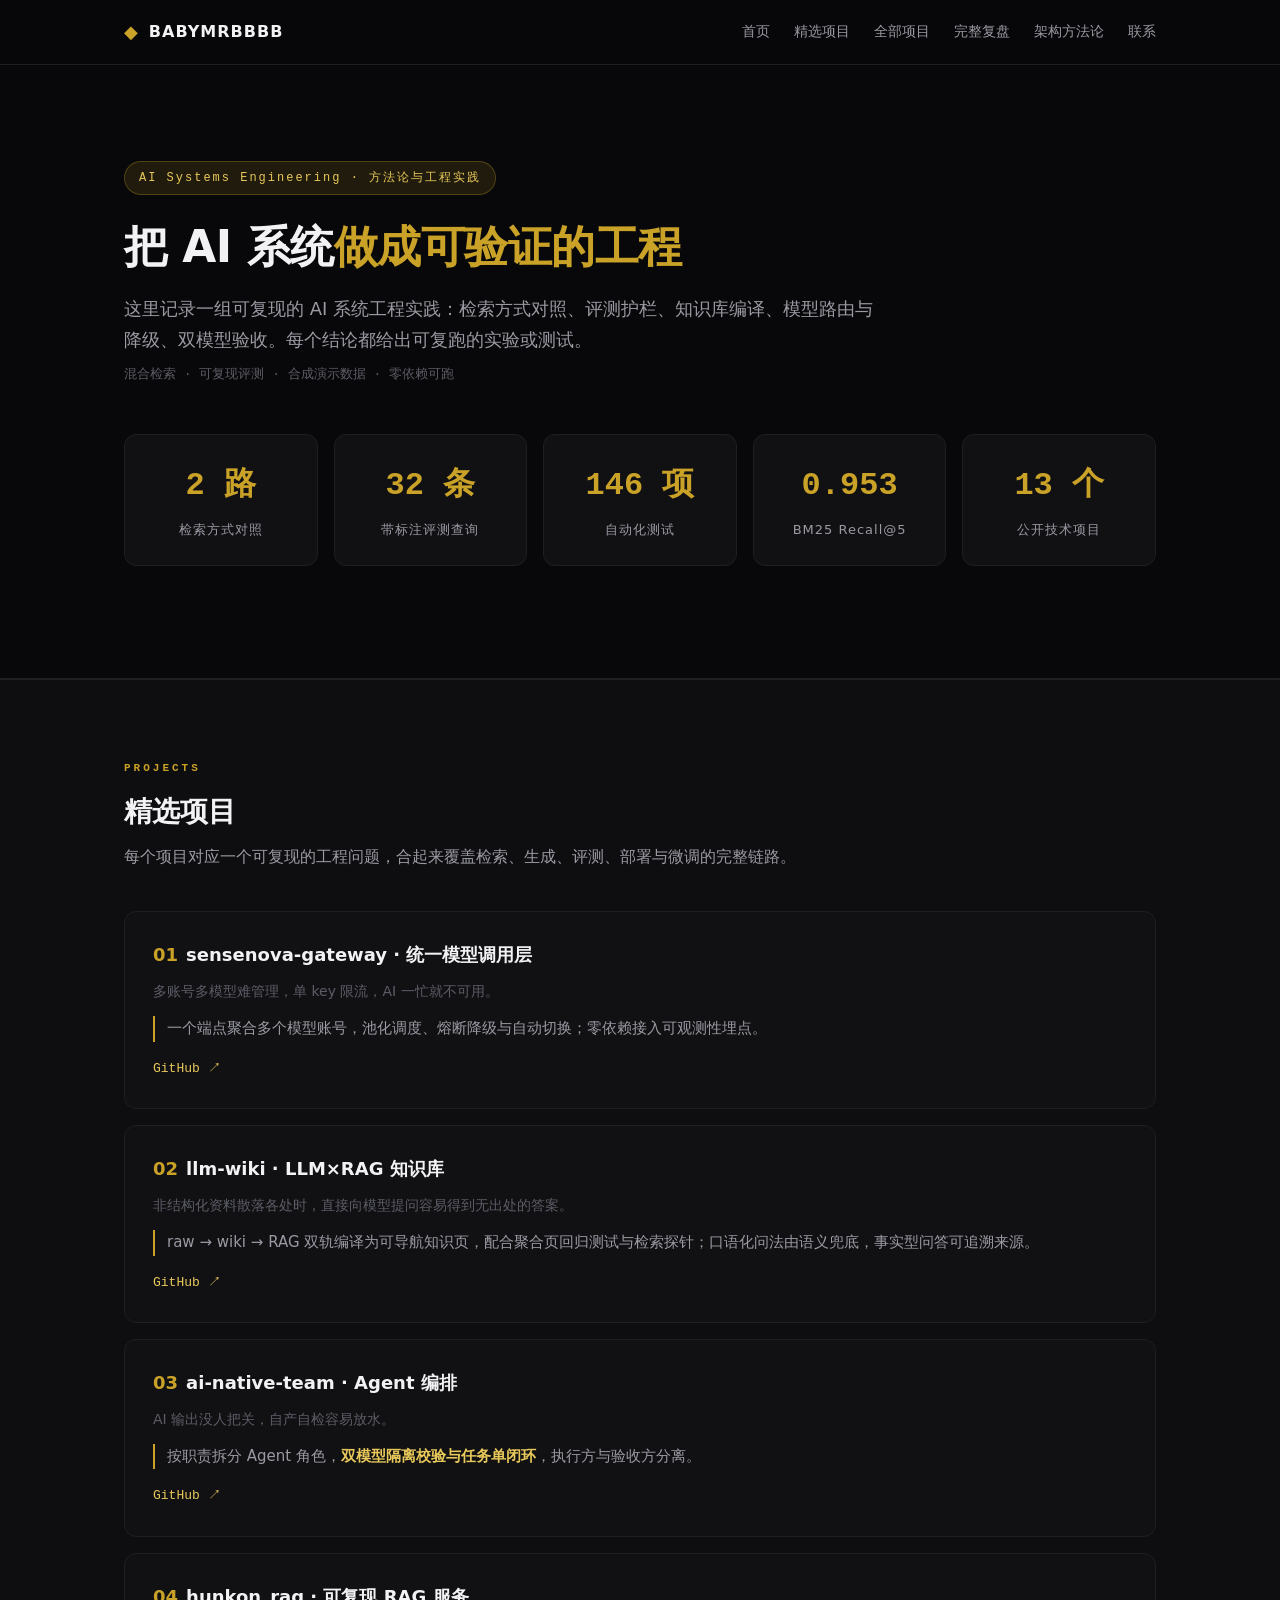
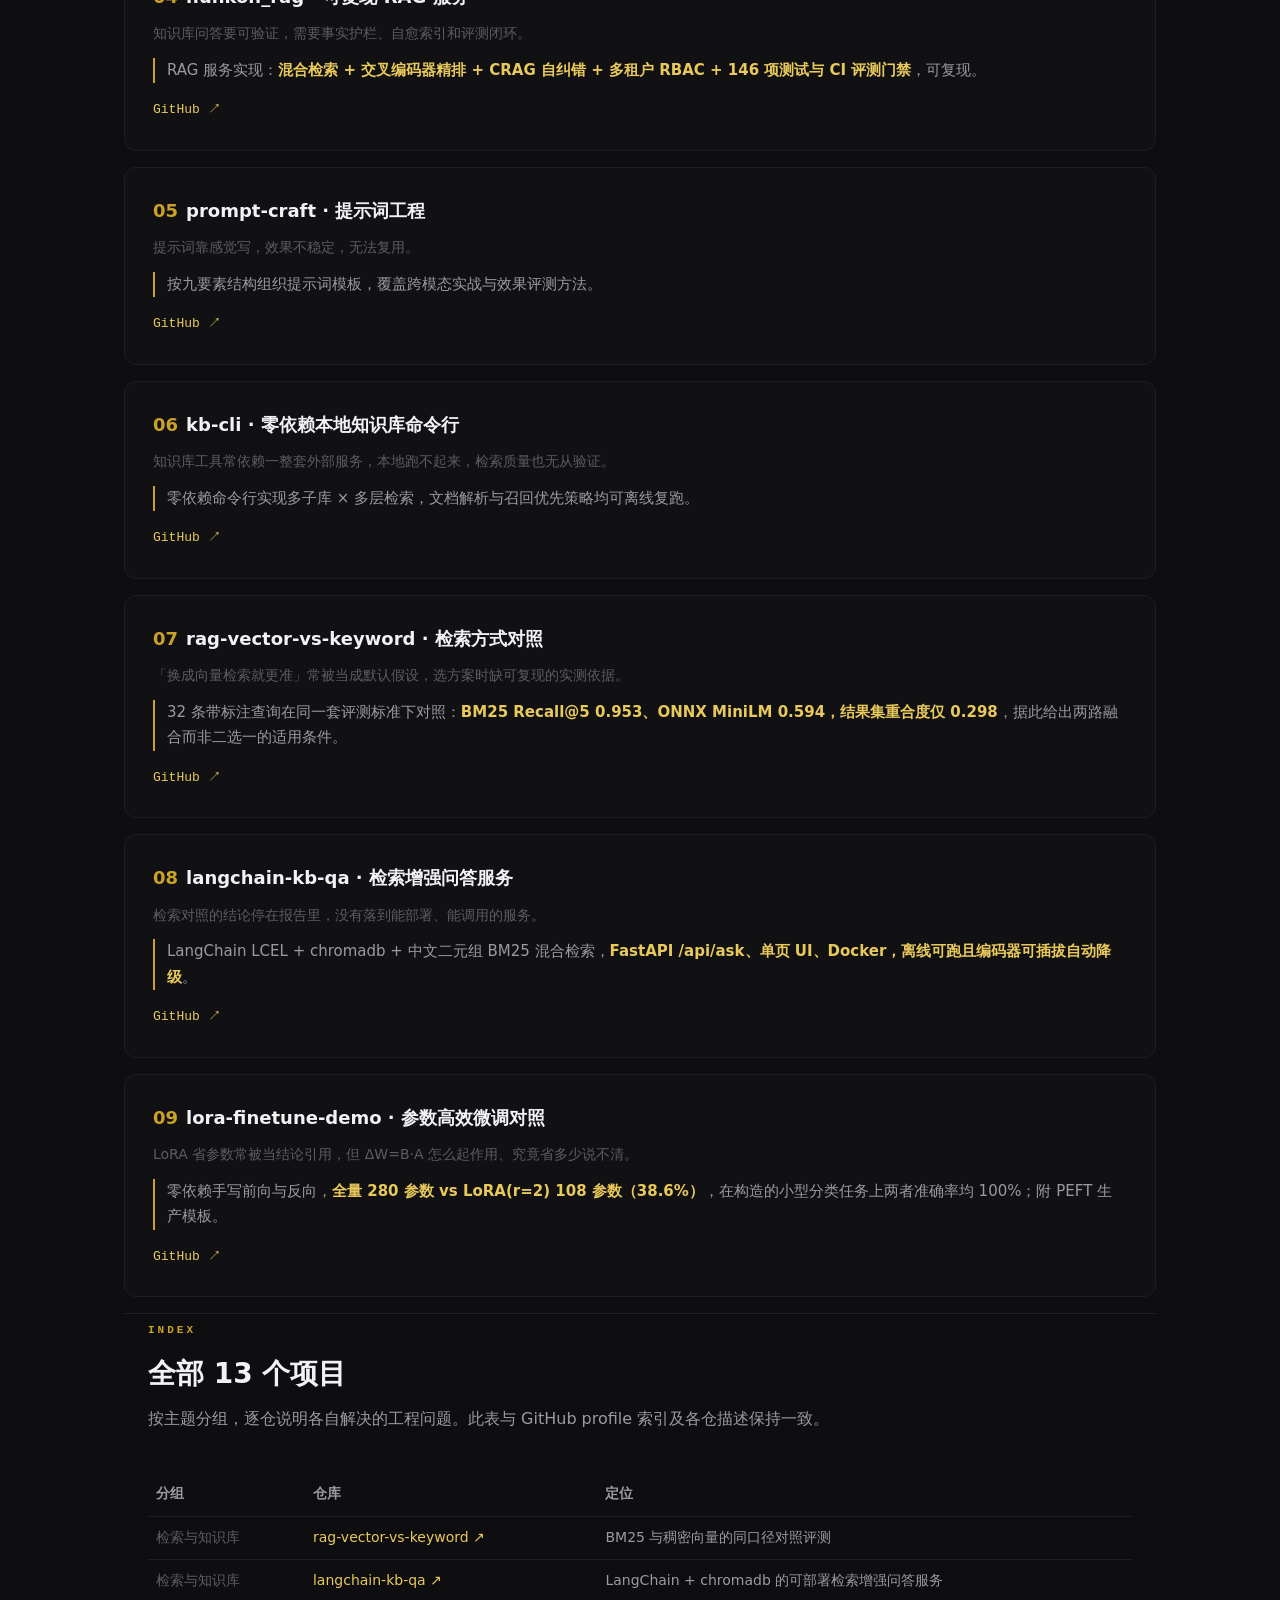
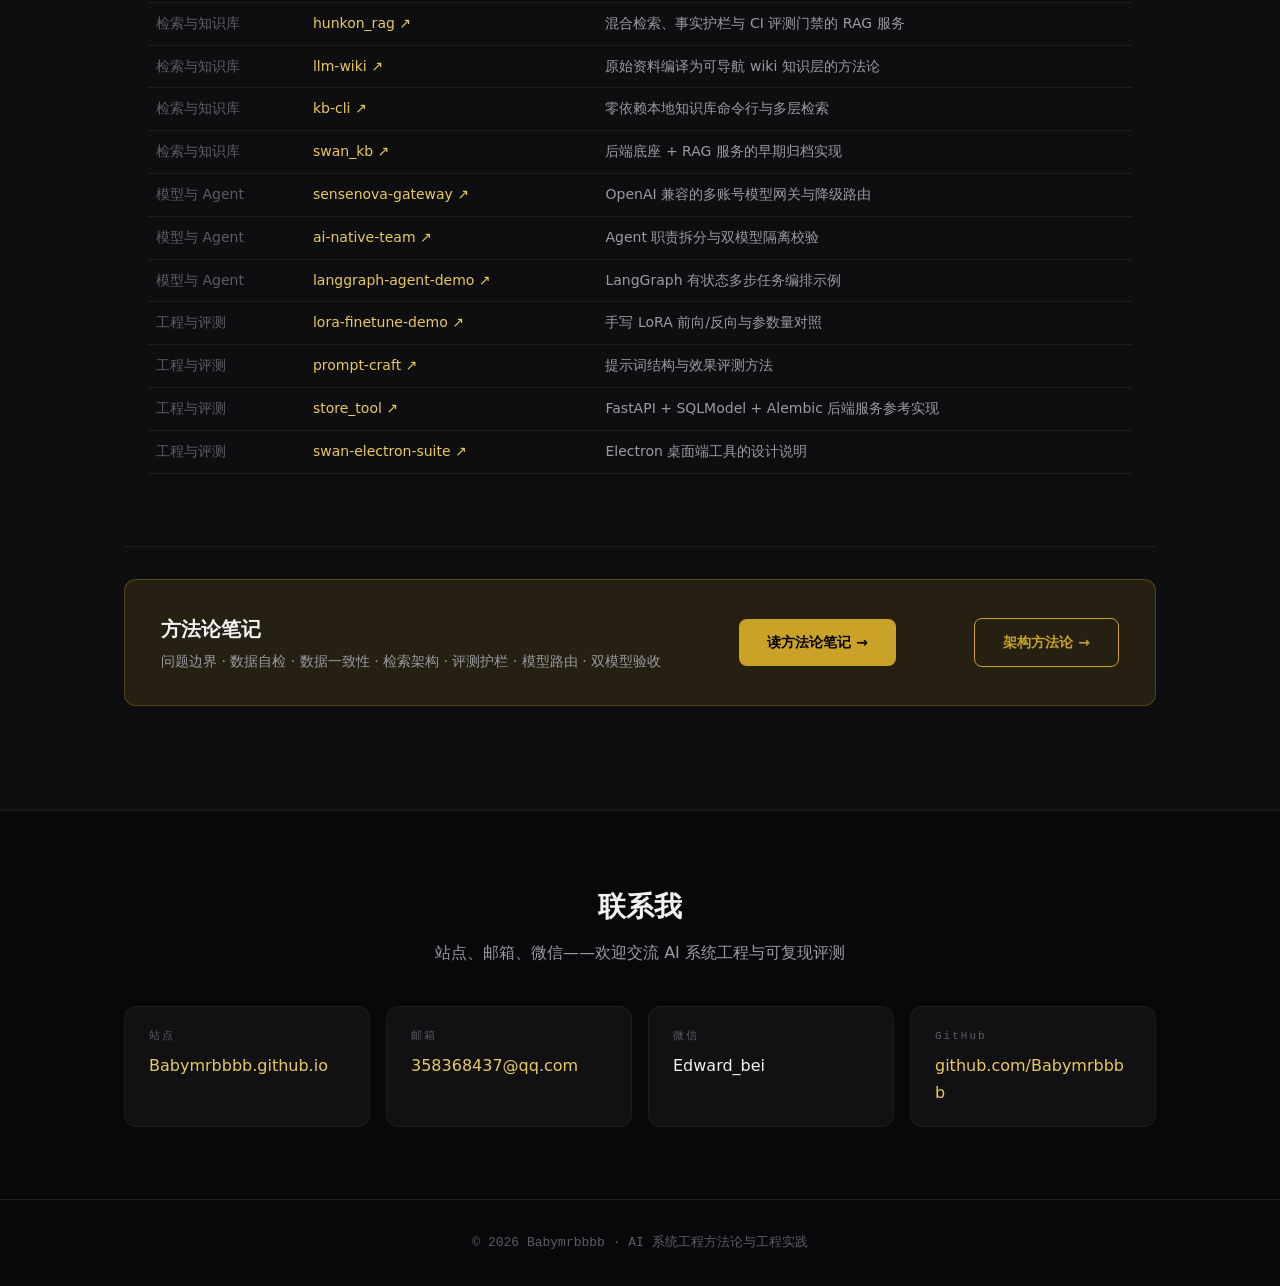
==== commit 4bfa8f1e: "docs(homepage): add architecture methodology notes (ports-adapters ERP + synthetic store execution l" ====
--- a/index.html
+++ b/index.html
@@ -141,6 +141,7 @@
       <a href="#projects">精选项目</a>
       <a href="#all-projects">全部项目</a>
       <a href="article.html">完整复盘</a>
+      <a href="notes.html">架构方法论</a>
       <a href="#contact">联系</a>
     </div>
   </nav>
@@ -273,6 +274,7 @@
         <p>问题边界 · 数据自检 · 数据一致性 · 检索架构 · 评测护栏 · 模型路由 · 双模型验收</p>
       </div>
       <a class="btn" href="article.html">读方法论笔记 →</a>
+      <a class="btn" href="notes.html" style="background:transparent;color:var(--gold);border:1px solid var(--gold)">架构方法论 →</a>
     </div>
   </div>
 </section>
